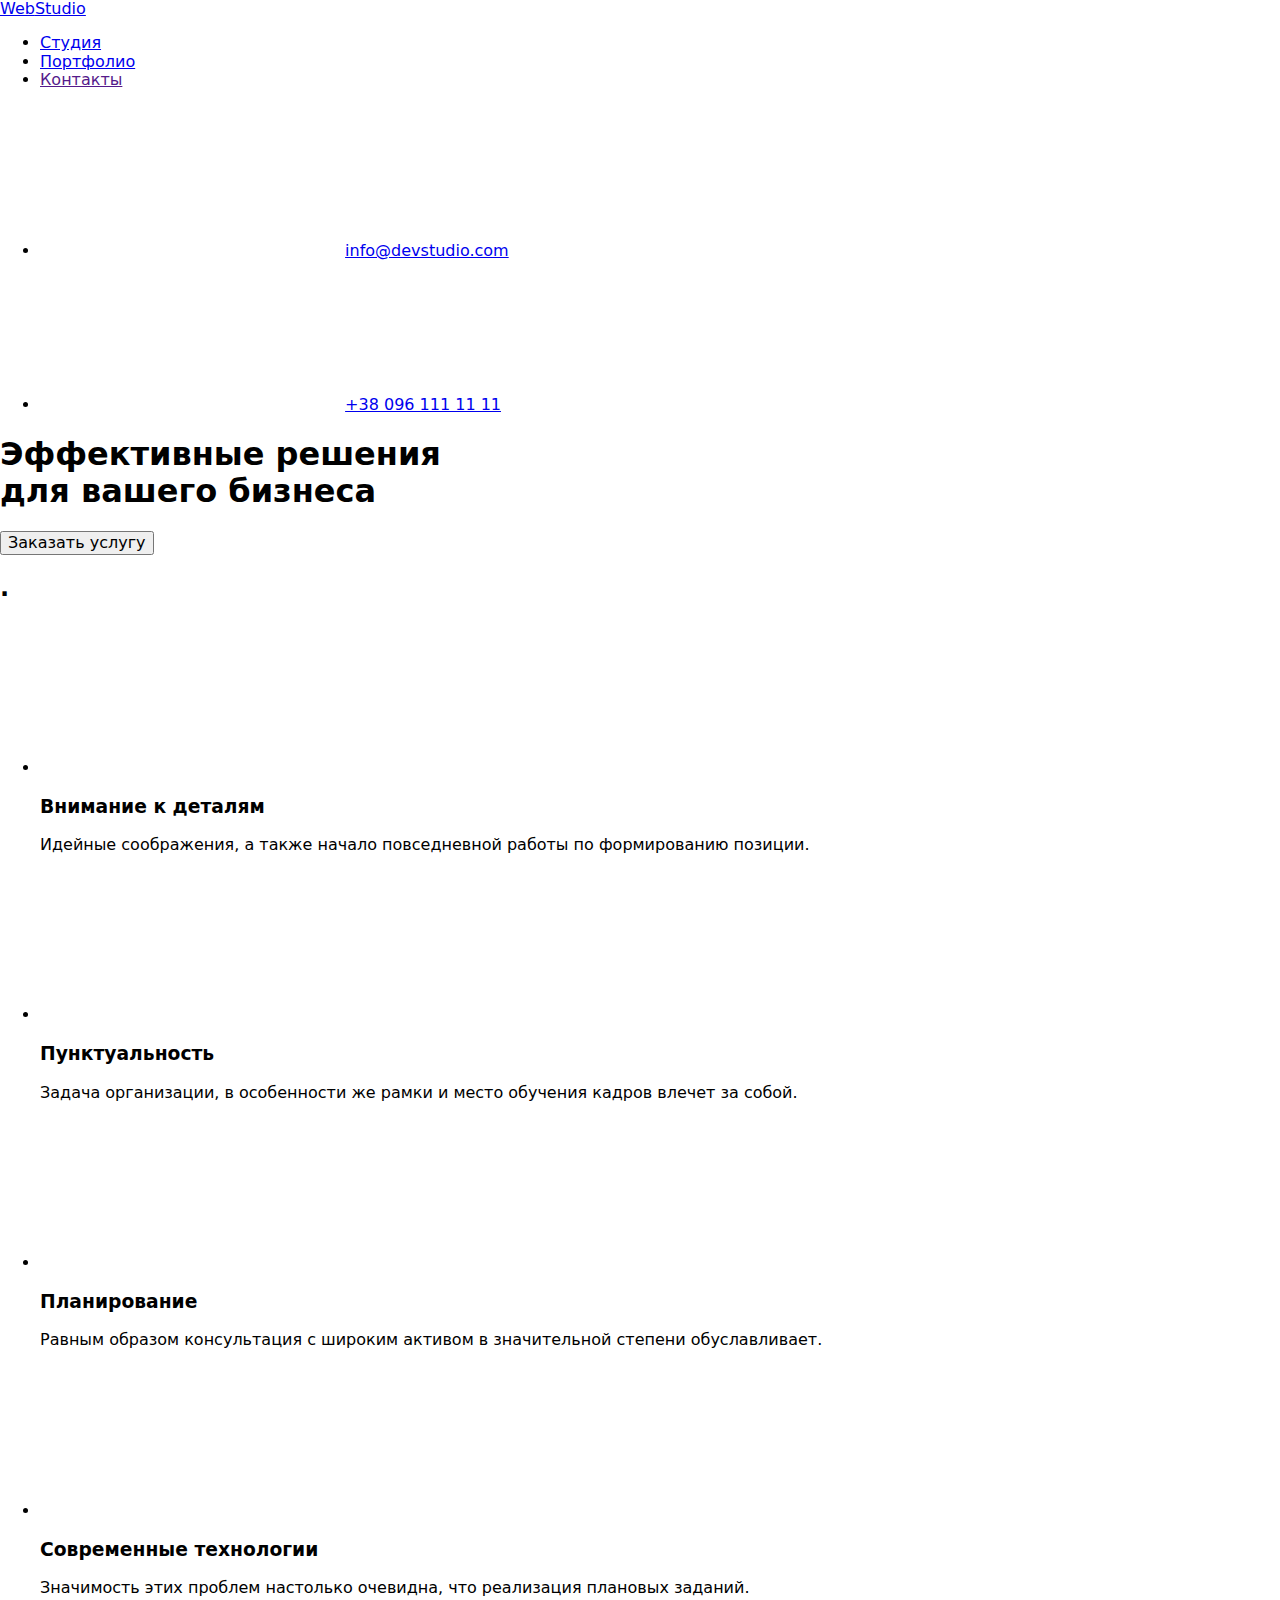
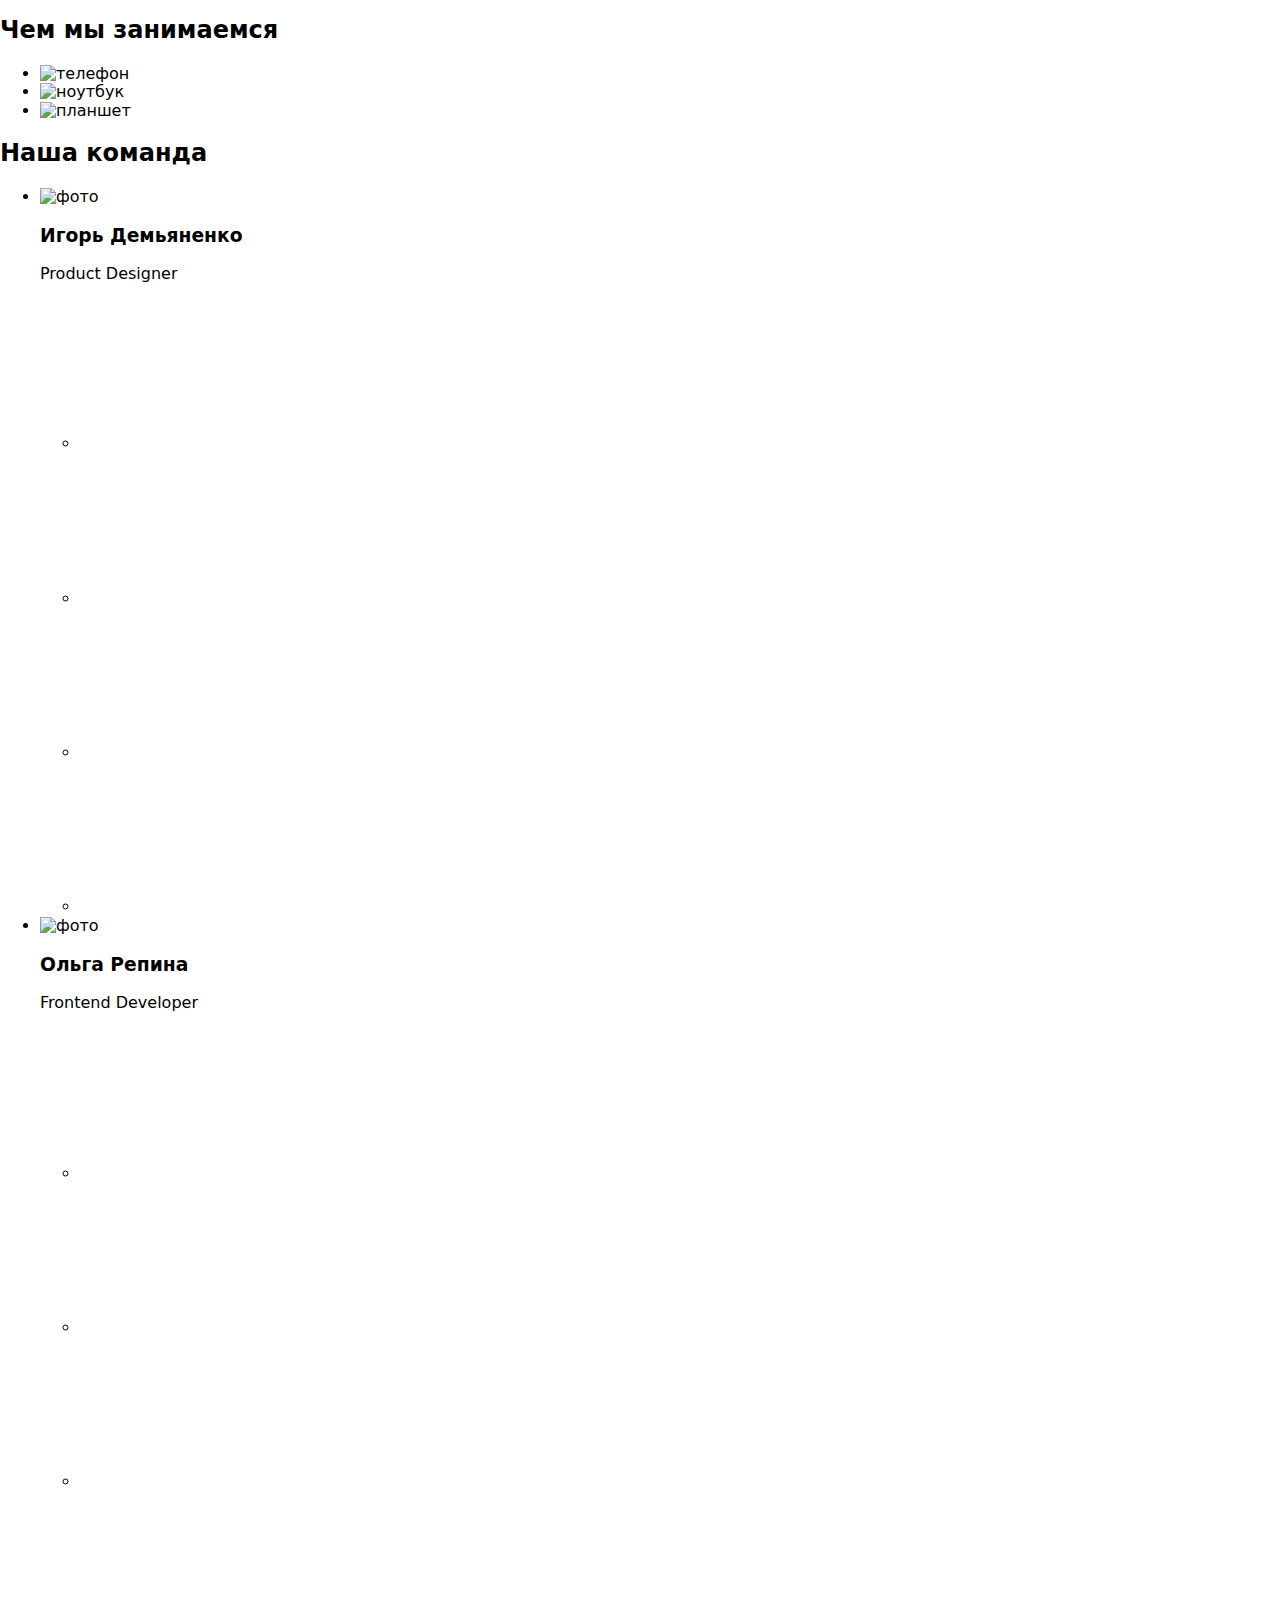
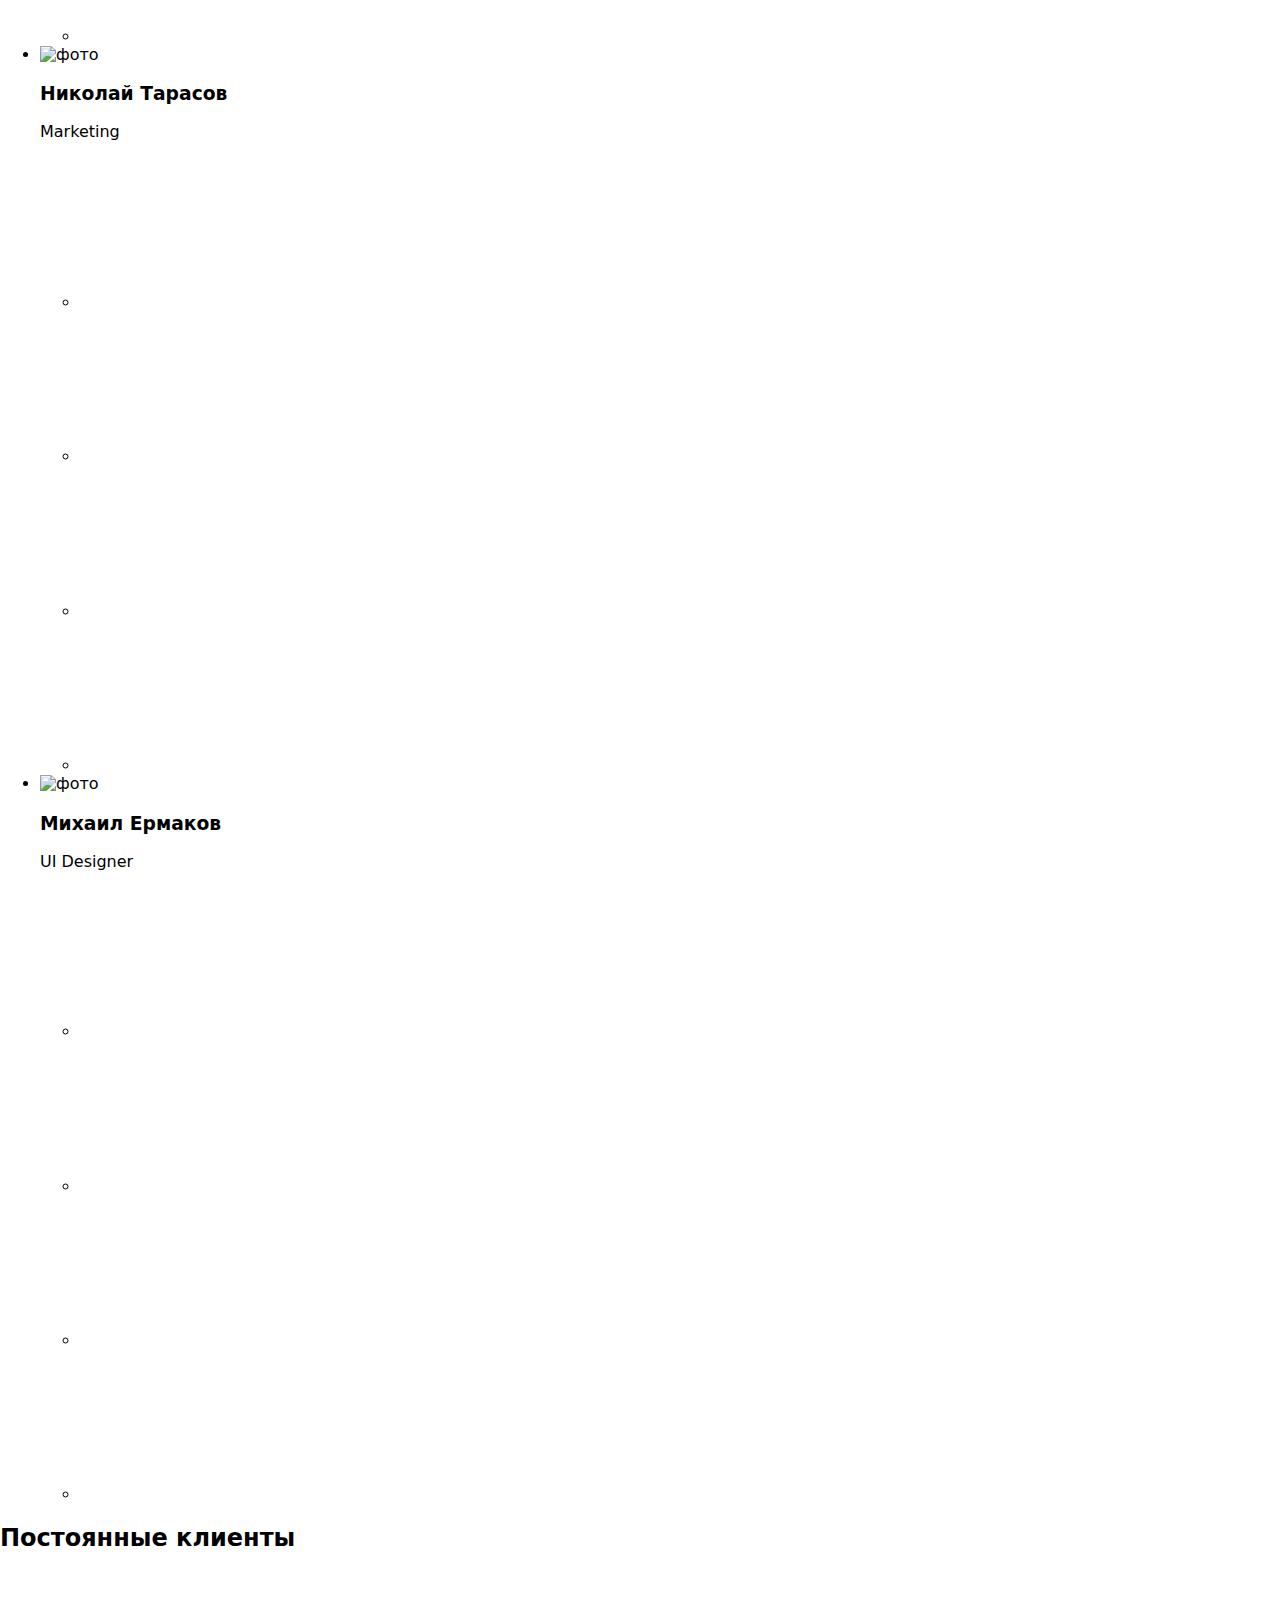
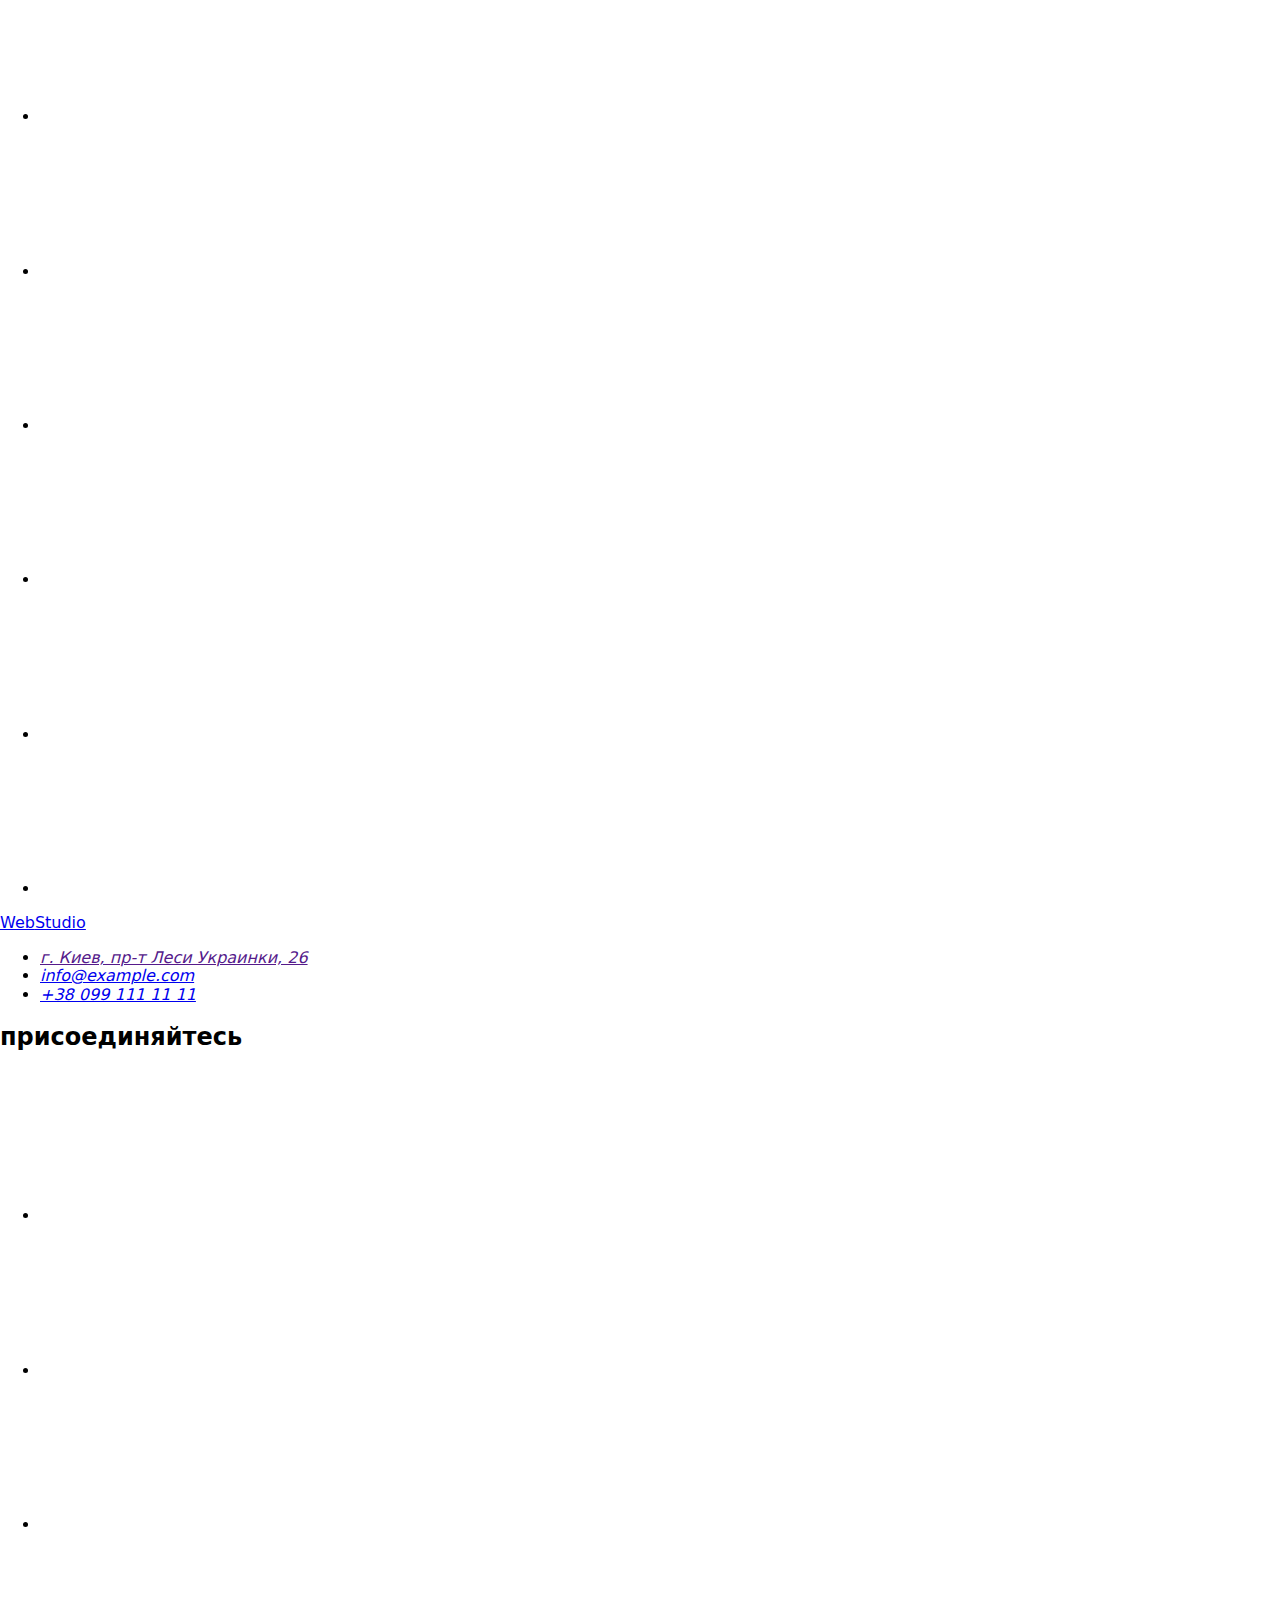
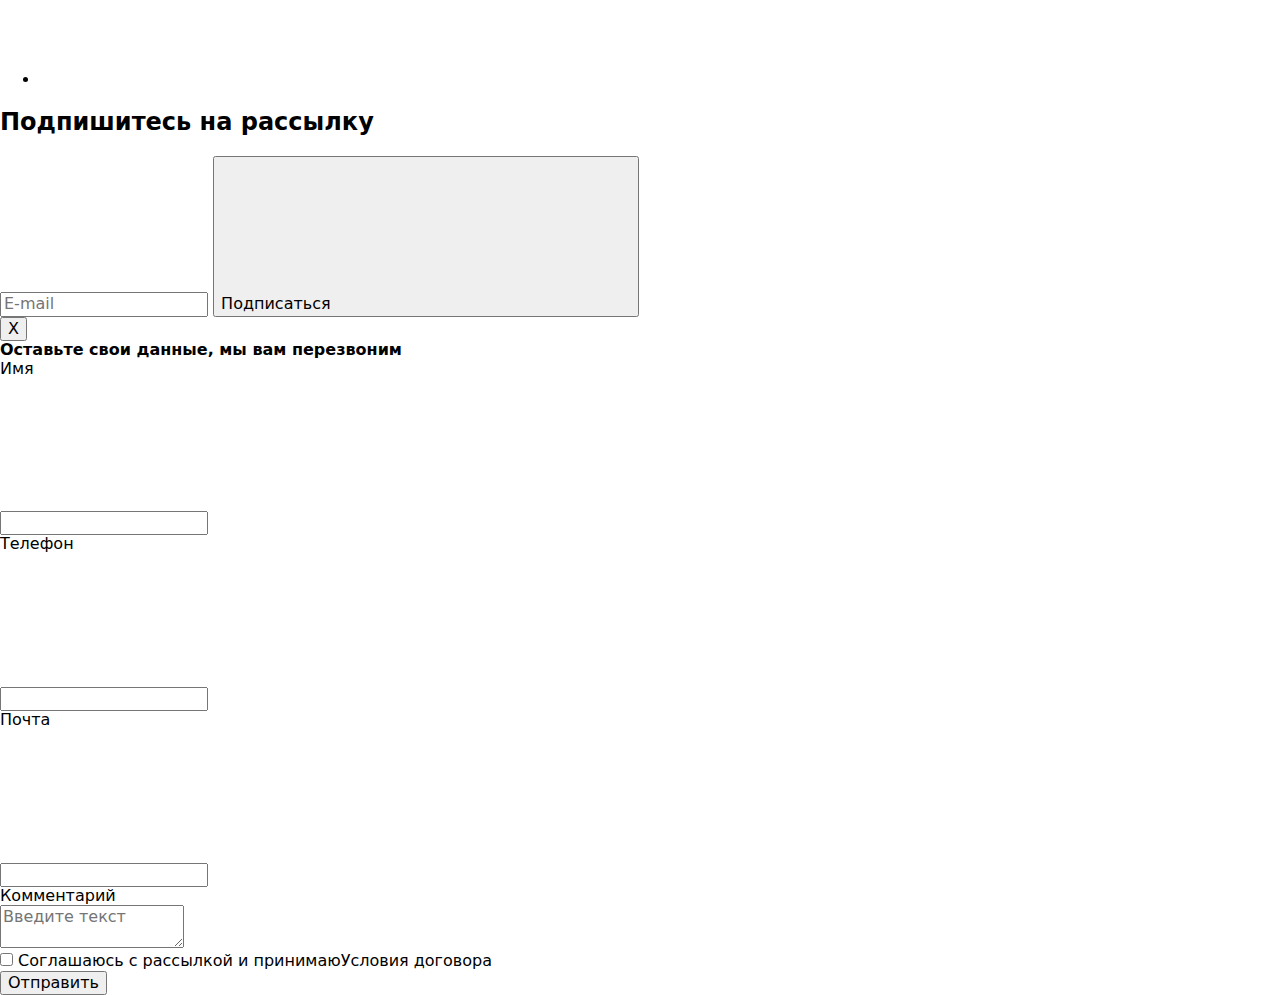
==== index.html @ a4544d1d "Add files via upload" ====
<!DOCTYPE html>
<html lang="ru">
<head>
    <meta charset="UTF-8">
    <meta http-equiv="X-UA-Compatible" content="IE=edge">
    <meta name="viewport" content="width=device-width, initial-scale=1.0">
    <title>hw1</title>
    <link
    rel="stylesheet"
    href="https://cdnjs.cloudflare.com/ajax/libs/modern-normalize/1.0.0/modern-normalize.min.css"
    />
    <link rel="stylesheet" href="css/styles.css">
    <link rel="stylesheet" href="css/main.min.css">
    <link href="https://fonts.googleapis.com/css2?family=Raleway:wght@700&family=Roboto:wght@400;500;700;900&display=swap" rel="stylesheet">
</head>
<body>
    <header>
        <div class="conteiner , dopdiv">
        <nav>
            <a href="index.html" class="logo , href"><span class="part1">Web</span>Studio</a>
        <ul class="toplink">
            <li class="topli"><a href="index.html" class=" current ,href">Студия</a></li>
            <li class="topli"><a href="portfolio.html" class="href" >Портфолио</a> </li>
            <li class="topli" ><a href="" class="href">Контакты</a></li>
        </ul>
        </nav>
        <ul class="tellink">
            <li class="telmail1">
                <svg class="svg-mail">
                    <use href="./images/symbol-defs.svg#envelope"></use>
                    </svg>
                <a href="mailto:info@devstudio.com" class="telmail">info@devstudio.com</a></li>
            <li class="telmail1"><svg class="svg-smartphone">
                <use href="./images/symbol-defs.svg#smartphone"></use>
                </svg>
                <a href="tel:+380961111111" class="telmail"> +38 096 111 11 11 </a></li>
        </ul>
        </div>
    </header>
    <main>
        <section class="h1">
        <div class="conteiner">
        <h1>Эффективные решения <br> для вашего бизнеса</h1>
            <button type="button" class="order-services " data-modal-open>Заказать услугу</button>
            </div>
        </section>    
        <section class="div">
            <h2 class="p">.</h2>
            <div class="conteiner">
            <ul class="about-ul">   
            <li>
            <article class="about-us">
                <div class="about-us-div">
                <svg class="about-us-svg">
                    <use href="./images/symbol-defs.svg#antenna"></use>
                </svg>
                </div>
            <h3 class="topick">Внимание к деталям</h3>
                <p>Идейные соображения, а также начало повседневной работы по формированию позиции.</p>
            </article></li>
            <li>
                <div class="about-us-div">
                    <svg class="about-us-svg">
                        <use href="./images/symbol-defs.svg#clock"></use>
                    </svg>
                    </div>
            <article class="about-us">
            <h3 class="topick">Пунктуальность</h3>
                <p>Задача организации, в особенности же рамки и место обучения кадров влечет за собой.</p>
            </article></li>
            <li>
                <div class="about-us-div">
                    <svg class="about-us-svg">
                        <use href="./images/symbol-defs.svg#diagram"></use>
                    </svg>
                    </div>
            <article class="about-us">
            <h3 class="topick">Планирование</h3>
                <p>Равным образом консультация с широким активом в значительной степени обуславливает.</p>
            </article></li>
            <li>
                <div class="about-us-div">
                    <svg class="about-us-svg">
                        <use href="./images/symbol-defs.svg#astronaut"></use>
                    </svg>
                    </div>
            <article class="about-us">
            <h3 class="topick">Современные технологии</h3>
                <p>Значимость этих проблем настолько очевидна, что реализация плановых заданий.</p>
            </article></li>
        </ul>
        </div>
        </section>
        <section class="section">
            <div class="conteiner">
            <h2 class="work">Чем мы занимаемся</h2>
               <ul class="work-img"> 
               <li><img src="images/1.jpg" alt="телефон" width="370" height="294" ></li>
               <li><img src="images/2.jpg" alt="ноутбук" width="370" height="294" ></li>
               <li><img src="images/3.jpg" alt="планшет" width="370" height="294" ></li>
               </ul>
            </div>
        </section>   
            <section class="section , background ">
            <div class="conteiner">
            <h2 class="teamtopick">Наша команда</h2>
            <ul class="ulteam">
               <li class="card"><article class="team" >
                <img src="images/4.jpg" alt="фото" width="270" height="260">
        <div class="teambottom">
            <h3>Игорь Демьяненко</h3>
            <p>Product Designer</p>
            <ul class="social-links-ul">
                <li class="social-links"><a href="" class="social-link"><svg class="social-svg">
                    <use href="./images/symbol-defs.svg#instagram"></use>
                </svg></a></li>
                <li class="social-links"><a href="" class="social-link"><svg class="social-svg">
                    <use href="./images/symbol-defs.svg#twitter"></use>
                </svg> </a></li>
                <li class="social-links"><a href="" class="social-link"><svg class="social-svg">
                    <use href="./images/symbol-defs.svg#facebook"></use>
                </svg></a></li>
                <li class="social-links1"><a href="" class="social-link"><svg class="social-svg">
                    <use href="./images/symbol-defs.svg#linkedin2"></use>
                </svg></a></li>
            </ul>
        </div>
               </article></li>   
               <li  class="card"><article class="team">
                <img src="images/5.jpg" alt="фото" width="270" height="260">
        <div class="teambottom">
            <h3>Ольга Репина</h3>
            <p>Frontend Developer</p>
            <ul class="social-links-ul">
                <li class="social-links"><a href="" class="social-link"><svg class="social-svg">
                    <use href="./images/symbol-defs.svg#instagram"></use>
                </svg></a></li>
                <li class="social-links"><a href="" class="social-link"><svg class="social-svg">
                    <use href="./images/symbol-defs.svg#twitter"></use>
                </svg> </a></li>
                <li class="social-links"><a href="" class="social-link"><svg class="social-svg">
                    <use href="./images/symbol-defs.svg#facebook"></use>
                </svg></a></li>
                <li class="social-links"><a href="" class="social-link"><svg class="social-svg">
                    <use href="./images/symbol-defs.svg#linkedin2"></use>
                </svg></a></li>
            </ul>
        </div>    
               </article></li>
            <li  class="card"><article class="team">
                <img src="images/6.jpg" alt="фото" width="270" height="260">
        <div class="teambottom">
            <h3>Николай Тарасов</h3>
            <p>Marketing</p>
            <ul class="social-links-ul">
                <li class="social-links"><a href="" class="social-link"><svg class="social-svg">
                    <use href="./images/symbol-defs.svg#instagram"></use>
                </svg></a></li>
                <li class="social-links"><a href="" class="social-link"><svg class="social-svg">
                    <use href="./images/symbol-defs.svg#twitter"></use>
                </svg> </a></li>
                <li class="social-links"><a href="" class="social-link"><svg class="social-svg">
                    <use href="./images/symbol-defs.svg#facebook"></use>
                </svg></a></li>
                <li class="social-links"><a href="" class="social-link"><svg class="social-svg">
                    <use href="./images/symbol-defs.svg#linkedin2"></use>
                </svg></a></li>
            </ul>
        </div>
               </article></li>
            <li  class="card"><article class="team">
                <img src="images/7.jpg" alt="фото" width="270" height="260">
        <div class="teambottom">
            <h3>Михаил Ермаков</h3>
            <p>UI Designer</p>
            <ul class="social-links-ul">
                <li class="social-links"><a href="" class="social-link"><svg class="social-svg">
                    <use href="./images/symbol-defs.svg#instagram"></use>
                </svg></a></li>
                <li class="social-links"><a href="" class="social-link"><svg class="social-svg">
                    <use href="./images/symbol-defs.svg#twitter"></use>
                </svg> </a></li>
                <li class="social-links"><a href="" class="social-link"><svg class="social-svg">
                    <use href="./images/symbol-defs.svg#facebook"></use>
                </svg></a></li>
                <li class="social-links"><a href="" class="social-link"><svg class="social-svg">
                    <use href="./images/symbol-defs.svg#linkedin2"></use>
                </svg></a></li>
            </ul>
        </div>
            </article></li>
            </ul>
            </div>   
        </section> 
        <section class="section">
            <div class="conteiner">
            <h2 class="clients">Постоянные клиенты</h2>
            <ul class="all-clients">
                <li class="clientli"> <a href="" class="clientlink"><svg class="client">
                    <use href="./images/symbol-defs.svg#Logo"></use>
                </svg></a></li>
                <li class="clientli"> <a href="" class="clientlink"><svg class="client">
                    <use href="./images/symbol-defs.svg#Logo-1"></use>
                </svg></a></li>
                <li class="clientli"> <a href="" class="clientlink"><svg class="client">
                    <use href="./images/symbol-defs.svg#Logo-2"></use>
                </svg></a></li>
                <li class="clientli"> <a href="" class="clientlink"><svg class="client">
                    <use href="./images/symbol-defs.svg#Logo-3"></use>
                </svg></a></li>
                <li class="clientli"> <a href="" class="clientlink"><svg class="client">
                    <use href="./images/symbol-defs.svg#Logo-4"></use>
                </svg></a></li><li class="clientli"> <a href="" class="clientlink"><svg class="client">
                    <use href="./images/symbol-defs.svg#Logo-5"></use>
                </svg></a></li>
            </ul>
        </div>
        </section>     
    </main>
    <footer>
        <div class="conteiner , flex">
       <div>
        <a href="index.html" class="logo_bottom" ><span class="part1">Web</span>Studio</a>
       <address><ul class="footer-ul">
           <li class="footer-li"><a href="" class="address">г. Киев, пр-т Леси Украинки, 26</a></li>
           <li class="footer-li"><a href="mailto:info@example.com" class="telmail2">info@example.com</a></li>
           <li class="footer-li"><a href="tel:+380991111111" class="telmail2">+38 099 111 11 11</a></li>
       </ul></address>
        </div>
       <div class="dopsection">
        <h2 class="join">присоединяйтесь</h2>
        <ul class="bottomjoin">
            <li class="bottom-links"><a href="" class="bottom-link"><svg class="social-svg">
                <use href="./images/symbol-defs.svg#instagram"></use>
            </svg></a></li>
            <li class="bottom-links"><a href="" class="bottom-link"><svg class="social-svg">
                <use href="./images/symbol-defs.svg#twitter"></use>
            </svg> </a></li>
            <li class="bottom-links"><a href="" class="bottom-link"><svg class="social-svg">
                <use href="./images/symbol-defs.svg#facebook"></use>
            </svg></a></li>
            <li class="bottom-links"><a href="" class="bottom-link"><svg class="social-svg">
                <use href="./images/symbol-defs.svg#linkedin2"></use>
            </svg></a></li>
        </ul>
    </div>
       <form class="dopsection">
        <h2 class="join ,display">Подпишитесь на рассылку</h2>
        <div class="flex">
        <input type="email" name="mail" placeholder="E-mail" class="bottom_input">
        <button type="submit" class="button_join_down button">Подписаться<svg class="icon_send">
            <use href="./images/symbol-defs.svg#icon-send" ></use>
        </svg></button>
        </div>
       </form>
    </div>
    </footer>
    <div class="backdrop , is-hidden" data-modal>
        <div class="modal">
            <button class="close" data-modal-close>Х</button>
            <form class="form">
            <div class="modal_div">
                <strong class="strong_modal">Оставьте свои данные, мы вам перезвоним</strong>
                <div class="form_field">
                    <label for="name" class="form_lable">Имя</label>
                    <div class="relative">
                    <input type="text" name="name" id="name" class="form_input">
                    <svg class="form_name , form_svg">
                        <use href="./images/symbol-defs.svg#Name"></use>
                    </svg>
                    </div>  
                </div>
                <div class="form_field">
                    <label for="tel" class="form_lable">Телефон</label>
                    <div class="relative">
                    <input type="text" name="tel" id="tel" class="form_input">
                    <svg class="form_tel , form_svg">
                        <use href="./images/symbol-defs.svg#Tel"></use>
                    </svg>
                </div>  
                </div>
                <div class="form_field">
                    <label for="mail" class="form_lable">Почта</label>
                    <div class="relative">
                    <input type="email" name="mail" id="mail" class="form_input">
                    <svg class="form_mail , form_svg">
                        <use href="./images/symbol-defs.svg#mail"></use>
                    </svg>
                </div>  
                </div>
                <div class="form_field">
                    <label for="comment" class="form_lable">Комментарий</label>
                    <div class="relative">
                    <textarea name="comment" id="comment" placeholder="Введите текст"  class="form_textarea"></textarea>
                </div>
                </div>
                <div>
                    <label class="label_check">
                    <input type="checkbox" name="privacy-policy" class="checkbox">
                    <span class="icon"></span>
                    Соглашаюсь с рассылкой и принимаю<a class="privacy-policy">Условия договора</a>
                    </label>
                </div>
                <button type="submit" class="send_button ">Отправить</button>
            </div>
            </form>
        </div>
    </div>
<script src="./js/modal.js"></script>
</body>
</html>
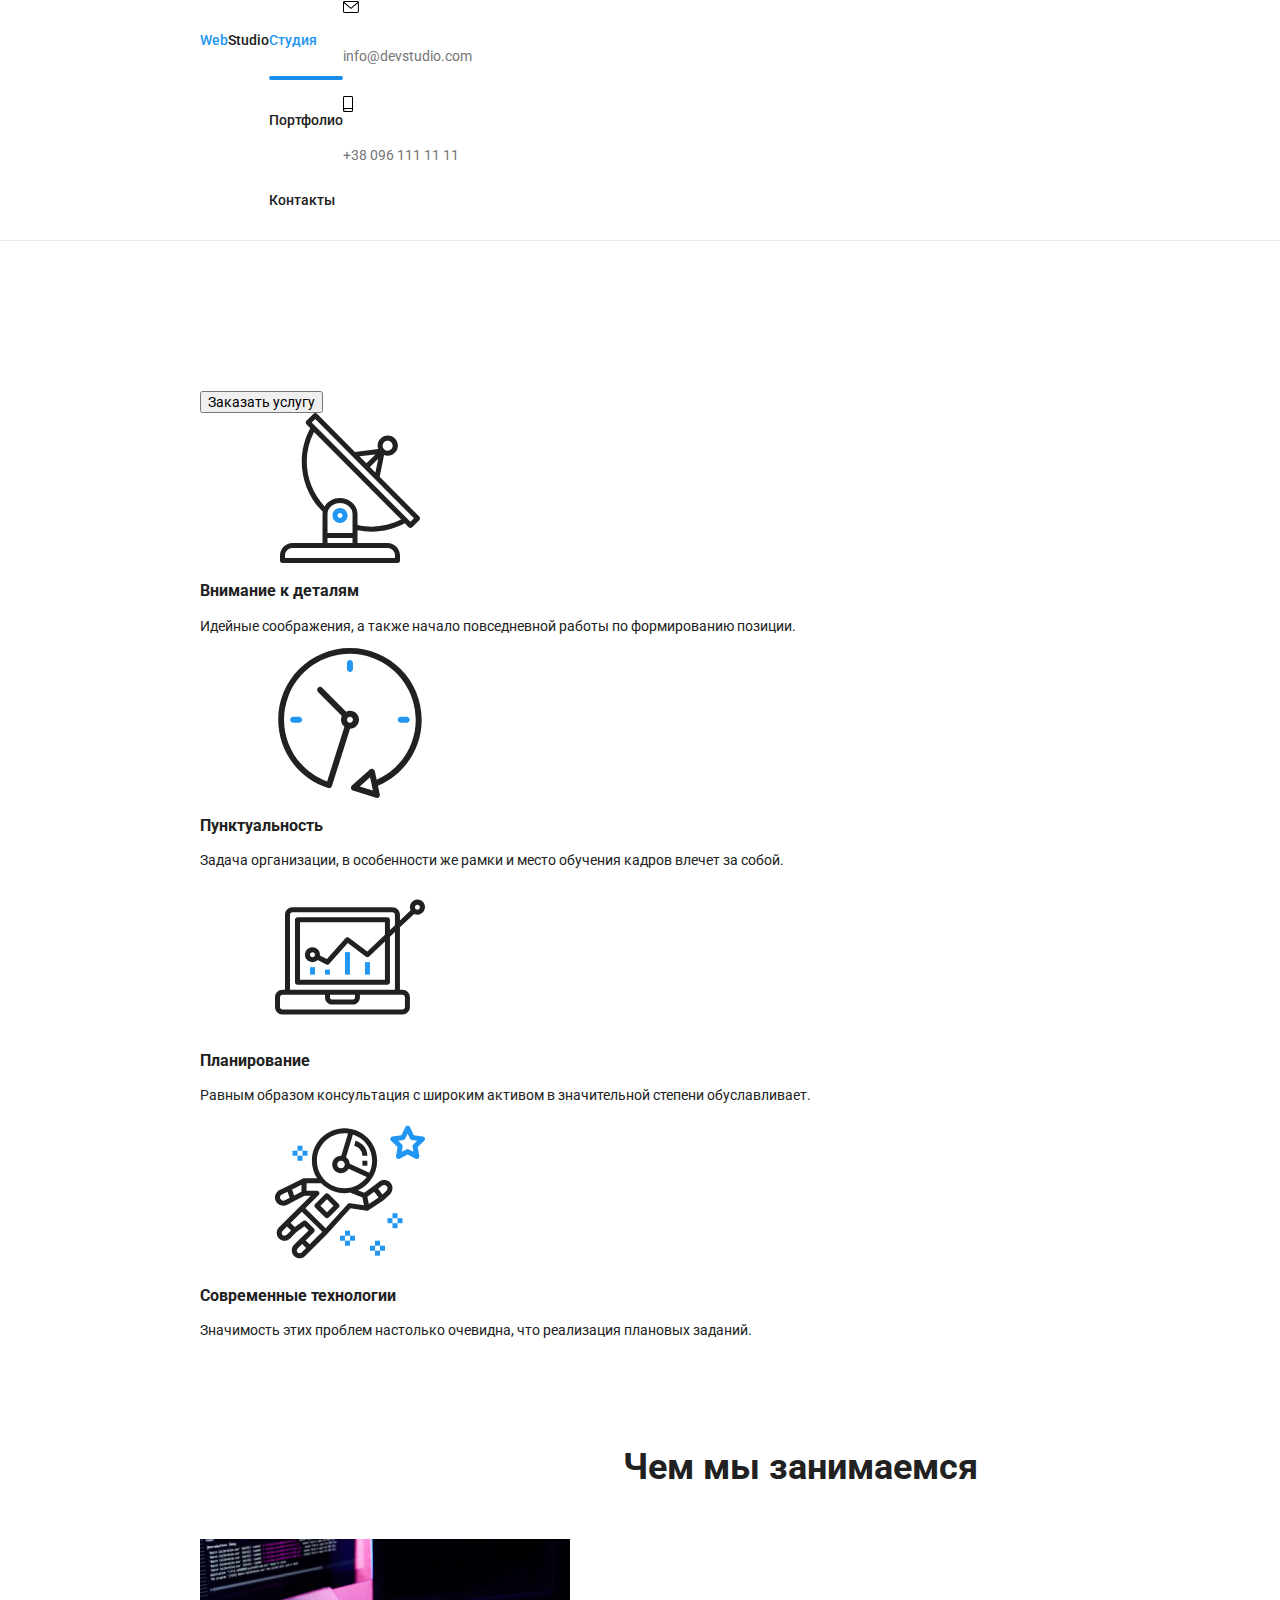
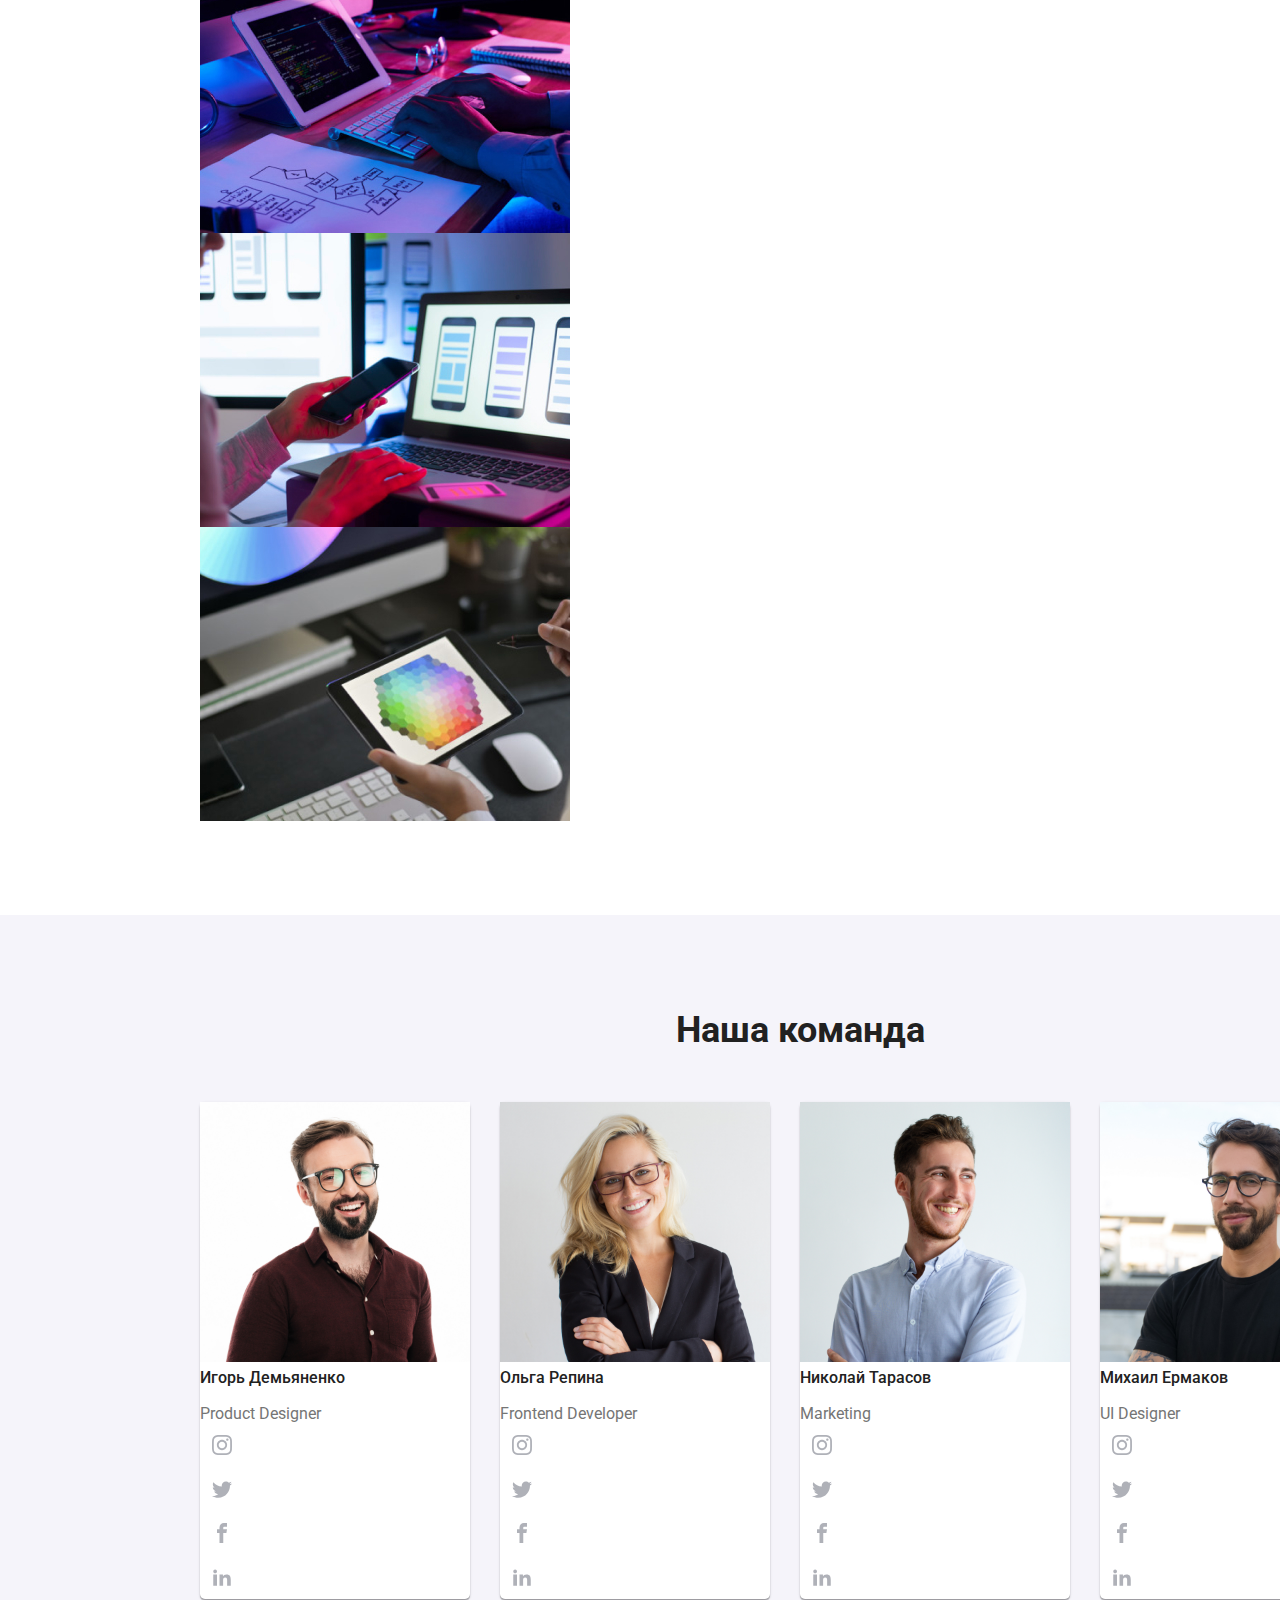
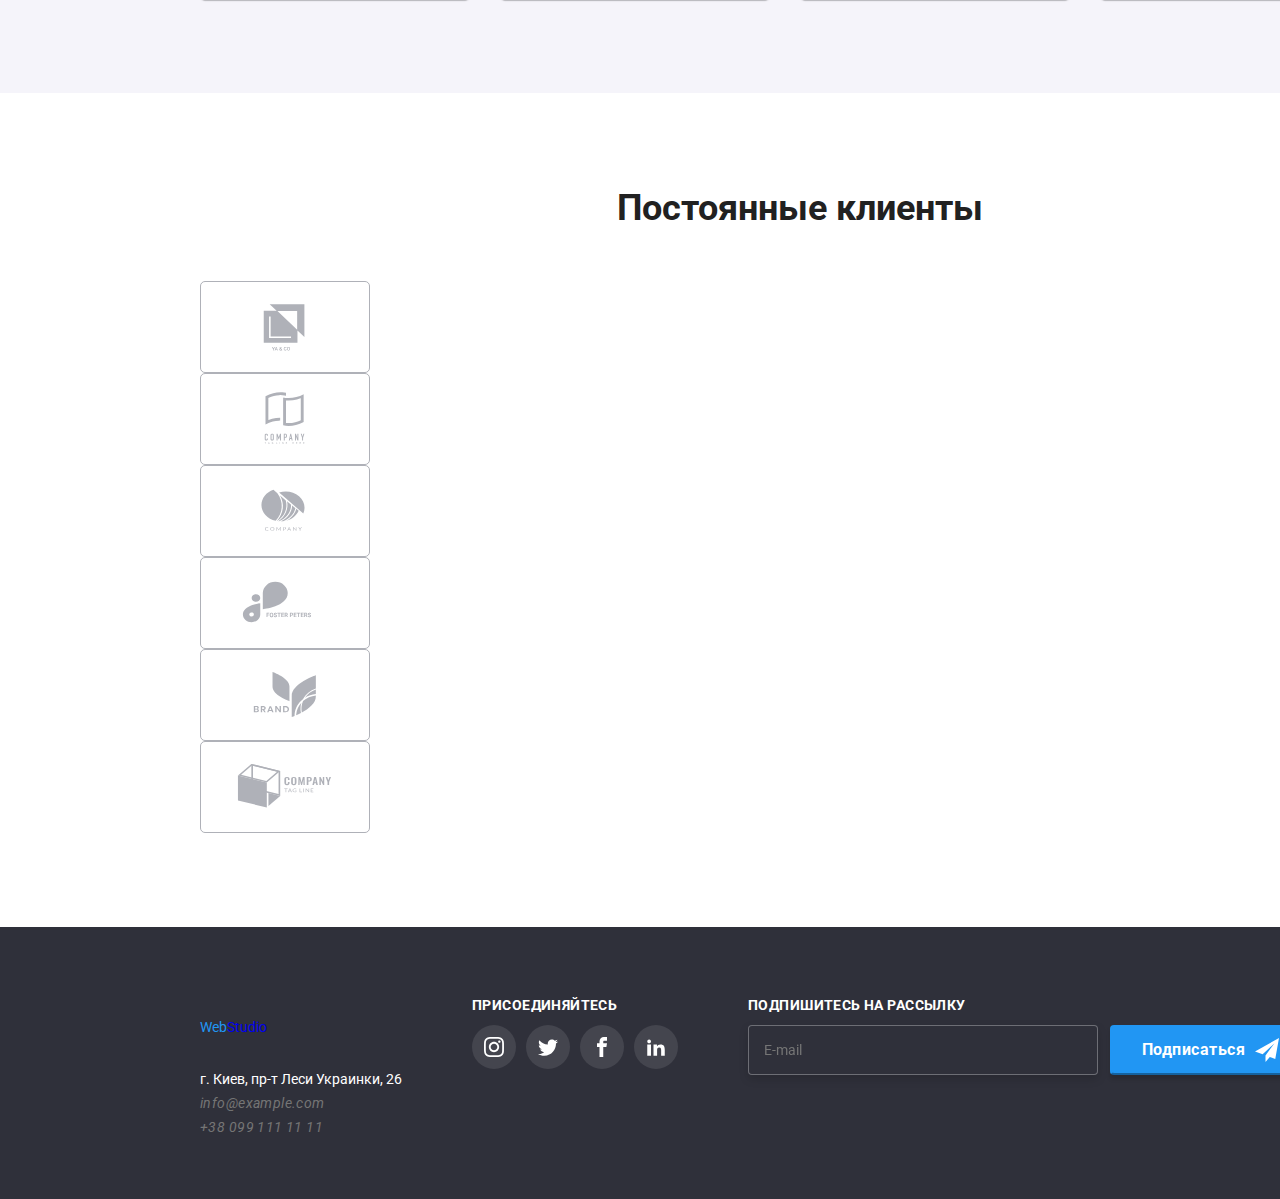
==== commit 1ba91430: "Add files via upload" ====
--- a/index.html
+++ b/index.html
@@ -3,7 +3,7 @@
 <head>
     <meta charset="UTF-8">
     <meta http-equiv="X-UA-Compatible" content="IE=edge">
-    <meta name="viewport" content="width=device-width, initial-scale=1.0">
+    <meta name="viewport" content="width=device-width, initial-scale=1.0" />
     <title>hw1</title>
     <link
     rel="stylesheet"
@@ -15,22 +15,22 @@
 </head>
 <body>
     <header>
-        <div class="conteiner , dopdiv">
+        <div class="conteiner , flex">
         <nav>
-            <a href="index.html" class="logo , href"><span class="part1">Web</span>Studio</a>
-        <ul class="toplink">
-            <li class="topli"><a href="index.html" class=" current ,href">Студия</a></li>
-            <li class="topli"><a href="portfolio.html" class="href" >Портфолио</a> </li>
-            <li class="topli" ><a href="" class="href">Контакты</a></li>
+            <a href="index.html" class=" header_logo , href"><span class="part1">Web</span>Studio</a>
+        <ul class="header_list">
+            <li class="header_link"><a href="index.html" class=" current ,href">Студия</a></li>
+            <li class="header_link"><a href="portfolio.html" class="href" >Портфолио</a> </li>
+            <li class="header_link" ><a href="" class="href">Контакты</a></li>
         </ul>
         </nav>
-        <ul class="tellink">
-            <li class="telmail1">
+        <ul class="contact_list">
+            <li class="contact_item">
                 <svg class="svg-mail">
                     <use href="./images/symbol-defs.svg#envelope"></use>
                     </svg>
                 <a href="mailto:info@devstudio.com" class="telmail">info@devstudio.com</a></li>
-            <li class="telmail1"><svg class="svg-smartphone">
+            <li class="contact_item"><svg class="svg-smartphone">
                 <use href="./images/symbol-defs.svg#smartphone"></use>
                 </svg>
                 <a href="tel:+380961111111" class="telmail"> +38 096 111 11 11 </a></li>
@@ -38,54 +38,54 @@
         </div>
     </header>
     <main>
-        <section class="h1">
+        <section class="order_conteiner">
         <div class="conteiner">
         <h1>Эффективные решения <br> для вашего бизнеса</h1>
-            <button type="button" class="order-services " data-modal-open>Заказать услугу</button>
+            <button type="button" class="order_services_button" data-modal-open>Заказать услугу</button>
             </div>
         </section>    
-        <section class="div">
+        <section class="our_strengths">
             <h2 class="p">.</h2>
             <div class="conteiner">
-            <ul class="about-ul">   
+            <ul class="our_strengths_list">   
             <li>
-            <article class="about-us">
-                <div class="about-us-div">
-                <svg class="about-us-svg">
+                <div class="our_strengths_block">
+                <svg class="our_strengths_svg">
                     <use href="./images/symbol-defs.svg#antenna"></use>
                 </svg>
                 </div>
-            <h3 class="topick">Внимание к деталям</h3>
+            <article class="our_strengths_item">
+            <h3 class="our_strengths_topick">Внимание к деталям</h3>
                 <p>Идейные соображения, а также начало повседневной работы по формированию позиции.</p>
             </article></li>
             <li>
-                <div class="about-us-div">
-                    <svg class="about-us-svg">
+                <div class="our_strengths_block">
+                    <svg class="our_strengths_svg">
                         <use href="./images/symbol-defs.svg#clock"></use>
                     </svg>
                     </div>
-            <article class="about-us">
-            <h3 class="topick">Пунктуальность</h3>
+            <article class="our_strengths_item">
+            <h3 class="our_strengths_topick">Пунктуальность</h3>
                 <p>Задача организации, в особенности же рамки и место обучения кадров влечет за собой.</p>
             </article></li>
             <li>
-                <div class="about-us-div">
-                    <svg class="about-us-svg">
+                <div class="our_strengths_block">
+                    <svg class="our_strengths_svg">
                         <use href="./images/symbol-defs.svg#diagram"></use>
                     </svg>
                     </div>
-            <article class="about-us">
-            <h3 class="topick">Планирование</h3>
+            <article class="our_strengths_item">
+            <h3 class="our_strengths_topick">Планирование</h3>
                 <p>Равным образом консультация с широким активом в значительной степени обуславливает.</p>
             </article></li>
             <li>
-                <div class="about-us-div">
-                    <svg class="about-us-svg">
+                <div class="our_strengths_block">
+                    <svg class="our_strengths_svg">
                         <use href="./images/symbol-defs.svg#astronaut"></use>
                     </svg>
                     </div>
-            <article class="about-us">
-            <h3 class="topick">Современные технологии</h3>
+            <article class="our_strengths_item">
+            <h3 class="our_strengths_topick">Современные технологии</h3>
                 <p>Значимость этих проблем настолько очевидна, что реализация плановых заданий.</p>
             </article></li>
         </ul>
@@ -94,7 +94,7 @@
         <section class="section">
             <div class="conteiner">
             <h2 class="work">Чем мы занимаемся</h2>
-               <ul class="work-img"> 
+               <ul class="work_imges_list"> 
                <li><img src="images/1.jpg" alt="телефон" width="370" height="294" ></li>
                <li><img src="images/2.jpg" alt="ноутбук" width="370" height="294" ></li>
                <li><img src="images/3.jpg" alt="планшет" width="370" height="294" ></li>
@@ -107,10 +107,10 @@
             <ul class="ulteam">
                <li class="card"><article class="team" >
                 <img src="images/4.jpg" alt="фото" width="270" height="260">
-        <div class="teambottom">
+        <div class="our_team">
             <h3>Игорь Демьяненко</h3>
             <p>Product Designer</p>
-            <ul class="social-links-ul">
+            <ul class="social_links_list">
                 <li class="social-links"><a href="" class="social-link"><svg class="social-svg">
                     <use href="./images/symbol-defs.svg#instagram"></use>
                 </svg></a></li>
@@ -128,10 +128,10 @@
                </article></li>   
                <li  class="card"><article class="team">
                 <img src="images/5.jpg" alt="фото" width="270" height="260">
-        <div class="teambottom">
+        <div class="our_team">
             <h3>Ольга Репина</h3>
             <p>Frontend Developer</p>
-            <ul class="social-links-ul">
+            <ul class="social_links_list">
                 <li class="social-links"><a href="" class="social-link"><svg class="social-svg">
                     <use href="./images/symbol-defs.svg#instagram"></use>
                 </svg></a></li>
@@ -149,10 +149,10 @@
                </article></li>
             <li  class="card"><article class="team">
                 <img src="images/6.jpg" alt="фото" width="270" height="260">
-        <div class="teambottom">
+        <div class="our_team">
             <h3>Николай Тарасов</h3>
             <p>Marketing</p>
-            <ul class="social-links-ul">
+            <ul class="social_links_list">
                 <li class="social-links"><a href="" class="social-link"><svg class="social-svg">
                     <use href="./images/symbol-defs.svg#instagram"></use>
                 </svg></a></li>
@@ -170,10 +170,10 @@
                </article></li>
             <li  class="card"><article class="team">
                 <img src="images/7.jpg" alt="фото" width="270" height="260">
-        <div class="teambottom">
+        <div class="our_team">
             <h3>Михаил Ермаков</h3>
             <p>UI Designer</p>
-            <ul class="social-links-ul">
+            <ul class="social_links_list">
                 <li class="social-links"><a href="" class="social-link"><svg class="social-svg">
                     <use href="./images/symbol-defs.svg#instagram"></use>
                 </svg></a></li>
@@ -195,22 +195,22 @@
         <section class="section">
             <div class="conteiner">
             <h2 class="clients">Постоянные клиенты</h2>
-            <ul class="all-clients">
-                <li class="clientli"> <a href="" class="clientlink"><svg class="client">
+            <ul class="our_clients_list">
+                <li class="client_link_card"> <a href="" class="clientlink"><svg class="client">
                     <use href="./images/symbol-defs.svg#Logo"></use>
                 </svg></a></li>
-                <li class="clientli"> <a href="" class="clientlink"><svg class="client">
+                <li class="client_link_card"> <a href="" class="clientlink"><svg class="client">
                     <use href="./images/symbol-defs.svg#Logo-1"></use>
                 </svg></a></li>
-                <li class="clientli"> <a href="" class="clientlink"><svg class="client">
+                <li class="client_link_card"> <a href="" class="clientlink"><svg class="client">
                     <use href="./images/symbol-defs.svg#Logo-2"></use>
                 </svg></a></li>
-                <li class="clientli"> <a href="" class="clientlink"><svg class="client">
+                <li class="client_link_card"> <a href="" class="clientlink"><svg class="client">
                     <use href="./images/symbol-defs.svg#Logo-3"></use>
                 </svg></a></li>
-                <li class="clientli"> <a href="" class="clientlink"><svg class="client">
+                <li class="client_link_card"> <a href="" class="clientlink"><svg class="client">
                     <use href="./images/symbol-defs.svg#Logo-4"></use>
-                </svg></a></li><li class="clientli"> <a href="" class="clientlink"><svg class="client">
+                </svg></a></li><li class="client_link_card"> <a href="" class="clientlink"><svg class="client">
                     <use href="./images/symbol-defs.svg#Logo-5"></use>
                 </svg></a></li>
             </ul>
@@ -220,11 +220,11 @@
     <footer>
         <div class="conteiner , flex">
        <div>
-        <a href="index.html" class="logo_bottom" ><span class="part1">Web</span>Studio</a>
-       <address><ul class="footer-ul">
-           <li class="footer-li"><a href="" class="address">г. Киев, пр-т Леси Украинки, 26</a></li>
-           <li class="footer-li"><a href="mailto:info@example.com" class="telmail2">info@example.com</a></li>
-           <li class="footer-li"><a href="tel:+380991111111" class="telmail2">+38 099 111 11 11</a></li>
+        <a href="index.html" class="logo_footer" ><span class="part1">Web</span>Studio</a>
+       <address><ul class="footer_list">
+           <li class="footer_item"><a href="" class="address">г. Киев, пр-т Леси Украинки, 26</a></li>
+           <li class="footer_item"><a href="mailto:info@example.com" class="telmail2">info@example.com</a></li>
+           <li class="footer_item"><a href="tel:+380991111111" class="telmail2">+38 099 111 11 11</a></li>
        </ul></address>
         </div>
        <div class="dopsection">
--- a/css/styles.css
+++ b/css/styles.css
@@ -0,0 +1,24 @@
+:root {
+    --brand-color: #2196F3;
+    --second-color:#757575;
+    --main-color:#212121;
+    --white-color:#FFFFFF; 
+    --grey-color:#AFB1B8;
+}
+body{
+    font-family:'Roboto','Raleway',sans-serif;
+    position: relative;
+    color: var(--main-color);
+    font-size: 14px;
+} 
+
+
+
+
+
+
+
+
+
+
+
--- a/css/main.min.css
+++ b/css/main.min.css
@@ -0,0 +1 @@
+.button{background:#f5f4fa;cursor:pointer;font-family:inherit;font-size:16px;line-height:1.6;text-align:center;letter-spacing:.03em;border-radius:4px;border-color:var(--white-color);font-weight:500;padding-top:6px;padding-bottom:6px;padding-left:22px;padding-right:22px;transition-property:background-color;transition-duration:250ms;transition-timing-function:cubic-bezier(0.4, 0, 0.2, 1)}.button:hover,.button:focus{background-color:var(--brand-color);color:var(--white-color);border-color:var(--brand-color);box-shadow:0px 3px 1px rgba(0,0,0,.1),0px 1px 2px rgba(0,0,0,.08),0px 2px 2px rgba(0,0,0,.12)}.current-button{background-color:var(--brand-color);color:var(--white-color);border-color:var(--brand-color)}.order-services{font-size:16px;line-height:1.9;display:flex;margin:0px auto;letter-spacing:.06em;background-color:var(--brand-color);color:var(--white-color);border-color:var(--brand-color);border-radius:4px;font-weight:bold;margin-top:10px;padding:10px 32px 10px 32px;transition-property:background-color;transition-duration:250ms;transition-timing-function:cubic-bezier(0.4, 0, 0.2, 1)}.order-services:hover,.order-services:focus{background-color:#188ce8}.send_button{padding:10px 55px 10px 55px;background:#2196f3;box-shadow:0px 4px 4px rgba(0,0,0,.15);border-radius:4px;color:var(--white-color);font-weight:700;font-size:16px;line-height:30px;display:flex;align-items:center;text-align:center;margin:0px auto;border-color:var(--brand-color)}.button_join_down{align-items:center;padding:10px 30px 10px 30px;font-weight:700;font-size:16px;line-height:1.8;display:flex;align-items:center;text-align:center;height:50px;fill:var(--white-color);color:var(--white-color);background-color:var(--brand-color);border-color:var(--brand-color);box-shadow:0px 4px 4px rgba(0,0,0,.15);border-radius:4px}.portfolio-buttons{display:flex;justify-content:center;margin-bottom:50px}.portfolio-buttons li+li{margin-left:8px}.bottom-link{padding:0px;width:44px;height:44px;display:flex;justify-content:center;align-items:center;border-radius:50%;background:rgba(255,255,255,.1019607843);fill:var(--white-color);transition-property:background-color,fill;transition-duration:250ms;transition-timing-function:cubic-bezier(0.4, 0, 0.2, 1)}.bottom-link:hover,.bottom-link:focus{background-color:#2196f3;fill:var(--white-color)}.close{position:absolute;right:8px;top:8px;box-shadow:none;border-radius:50%;height:30px;width:30px;line-height:0px;padding:0px;box-shadow:none;border:1px solid gray;background-color:var(--white-color)}.close:hover{border-radius:50%;box-shadow:none;background-color:var(--white-color);border:1px solid gray;color:var(--brand-color)}a{text-decoration:none;padding:32px 0px;display:block;transition-property:color;transition-duration:250ms;transition-timing-function:cubic-bezier(0.4, 0, 0.2, 1)}a:hover,a:focus{color:var(--brand-color)}.href{color:var(--main-color);font-weight:500}.telmail{color:var(--second-color)}.telmail1{color:var(--second-color);fill:var(--second-color);transition-property:color,fill;transition-duration:250ms;transition-timing-function:cubic-bezier(0.4, 0, 0.2, 1)}.telmail1:focus,.telmail1:hover{fill:var(--brand-color)}.telmail2{color:var(--second-color);font-weight:400;font-size:14px;line-height:24px;letter-spacing:.03em;padding:0px 0px}.address{font-weight:400;font-size:14px;line-height:24px;color:var(--white-color);padding:0px 0px;font-style:normal}.logo{font-family:"Raleway";font-weight:700;font-size:26px;line-height:1.2;margin-right:60px;display:block;padding:23px 0px}.logo_bottom{color:var(--white-color);font-family:"Raleway";font-weight:700;font-size:26px;line-height:1.2;padding:0px 0px}.clientlink{width:170px;height:92px;display:flex;justify-content:center;align-items:center;padding:0px;border:1px solid var(--grey-color);border-radius:5px;fill:var(--grey-color);transition-property:border,fill;transition-duration:250ms;transition-timing-function:cubic-bezier(0.4, 0, 0.2, 1)}.clientlink:hover,.clientlink:focus{fill:var(--brand-color);border:1px solid var(--brand-color)}.tellink{display:flex;margin-left:auto}.tellink .telmail+.telmail{margin-left:50px}.social-link{padding:0px;width:44px;height:44px;display:flex;justify-content:center;align-items:center;border-radius:50%;fill:var(--grey-color);transition-property:background-color,fill;transition-duration:250ms;transition-timing-function:cubic-bezier(0.4, 0, 0.2, 1)}.social-link:hover,.social-link:focus{background-color:#2196f3;fill:var(--white-color)}.current{color:var(--brand-color);font-weight:500;position:relative}.current::after{content:"";display:flex;width:100%;height:4px;border-radius:2px;background-color:#188ce8;position:absolute;left:0;bottom:0}.social-links-ul{padding-top:16px;display:flex;justify-content:center}.social-links{margin-left:0px;margin-right:10px}.social-links1{margin-left:0px;margin-right:0px}.telmail1{display:flex;margin-right:50px;justify-content:center;align-items:center;cursor:pointer}.bottom-links{margin-left:0px}.bottomjoin>.bottom-links+.bottom-links{margin-left:10px}.part1{color:var(--brand-color)}.about-us-svg{height:70px;width:70px}.social-svg{height:20px;width:20px}.form_svg{position:absolute;top:50%;left:0;transform:translateY(-50%);left:14px;fill:var(--main-color);transition-property:fill;transition-duration:250ms;transition-timing-function:cubic-bezier(0.4, 0, 0.2, 1)}.icon_send{height:24px;width:24px;margin-left:10px}.icon{display:inline-block;border:2px solid var(--second-color);width:16px;height:16px;background-image:url("data:image/svg+xml;charset=utf8,%3Csvg width='16' height='15' viewBox='0 0 16 15' fill='none' xmlns='http://www.w3.org/2000/svg'%3E%3Cpath d='M3.95703 7.75166L3.88825 7.68604L3.81923 7.75141L2.93123 8.59258L2.85486 8.66492L2.93097 8.73753L6.42671 12.0724L6.49574 12.1382L6.56476 12.0724L14.069 4.91352L14.1449 4.84116L14.069 4.76881L13.1873 3.92764L13.1183 3.86183L13.0493 3.92761L6.49577 10.1735L3.95703 7.75166Z' fill='white' stroke='white' stroke-width='0.2'/%3E%3C/svg%3E");border-radius:4px;background-origin:border-box;background-size:contain;margin-right:7px}.svg-smartphone{height:16px;width:10px;margin-right:10px}.svg-mail{height:12px;width:16px;margin-right:10px}.form_tel{width:13px;height:13px}.form_mail{width:15px;height:12px}.form_name{width:12px;height:12px}.backdrop.is-hidden{visibility:hidden;opacity:0;pointer-events:none}.backdrop{width:100%;height:100%;top:0;right:0;background-color:rgba(0,0,0,.5);opacity:1;visibility:visible;position:fixed;transition:opacity 250ms}.strong_modal{font-family:"Roboto";font-style:normal;font-weight:700;font-size:20px;line-height:1.2;text-align:center}.modal_div{margin:0}.modal{position:absolute;background-color:#fff;top:50%;left:50%;transform:translate(-50%, -50%);min-height:580px;min-width:520px;padding:40px;border-radius:4px;box-shadow:0px 1px 3px rgba(0,0,0,.12),0px 1px 1px rgba(0,0,0,.14),0px 2px 1px rgba(0,0,0,.2)}.work-img{display:flex;padding-left:0px;margin-top:0px}.work-img li+li{margin-left:30px}img{display:block;max-width:100%;height:auto}.image{position:relative}.relative{position:relative}.display{display:flex}.p{display:none}nav{display:flex}.toplink{display:flex}.all-clients{display:flex}.flex{display:flex}.bottomjoin{display:flex}.dopdiv{display:flex}.conteiner{width:1200px;margin-right:200px;margin-left:200px}ul{list-style:none;margin:0px 0px 0px 0px;padding:0px 0px 0px 0px}.div{display:flex;padding-top:94px}.dopsection{padding-left:70px}.section{padding-top:94px;padding-bottom:94px;padding-left:0px}.div>.conteiner>.about-ul>li+li{margin-left:30px}.div>div .about-ul{display:flex}.ulteam{display:flex;width:1170px;padding-left:0px}.footer-ul{padding:0px;margin-top:20px}.topli{margin-left:50px}.footer-ul .footer-li+.footer-li{margin-top:10px}header{border-bottom:1px solid #ececec;margin:0 0 0 0;padding:0 0 0 0}.h1{background-image:url(../images/17.jpg);padding:190px 0px}footer{background:#2f303a;padding-bottom:60px;padding-top:60px;padding-right:0px}.teamtopick{text-align:center;padding-bottom:50px;padding-top:0px;margin-top:0px;margin-bottom:0px}.portfolio>div{padding-top:20px;padding-bottom:20px;padding-left:24px;padding-right:24px}textarea{resize:none}.form_field>.form_lable{display:flex}.form_input{width:100%;border-radius:4px;padding-left:40px;height:40px;border:rgba(33,33,33,.2) solid 1px;background-color:var(--white-color);transition-property:border;transition-duration:250ms;transition-timing-function:cubic-bezier(0.4, 0, 0.2, 1)}.form_input:focus{border:var(--brand-color) solid 1px;outline:rgba(0,0,0,0)}.form_input:focus+.form_svg{fill:var(--brand-color)}.form_textarea{width:100%;height:120px;border:rgba(33,33,33,.2) solid 1px;background-color:var(--white-color);padding:12px 16px 12px 16px;border-radius:4px;font-weight:400;transition-property:border;transition-duration:250ms;transition-timing-function:cubic-bezier(0.4, 0, 0.2, 1)}.form_textarea:-moz-placeholder-shown{font-size:12px;line-height:1.2;letter-spacing:.01em;color:rgba(117,117,117,.5)}.form_textarea:-ms-input-placeholder{font-size:12px;line-height:1.2;letter-spacing:.01em;color:rgba(117,117,117,.5)}.form_textarea:placeholder-shown{font-size:12px;line-height:1.2;letter-spacing:.01em;color:rgba(117,117,117,.5)}.form_textarea:focus{border:var(--brand-color) solid 1px;outline:rgba(0,0,0,0);color:var(--main-color)}.privacy-policy{display:inline;text-decoration:underline;color:var(--brand-color);padding:0px;padding-left:3px}.form_lable{font-weight:400;font-size:12px;line-height:1.2;color:var(--second-color);padding-top:10px;padding-bottom:4px}.checkbox{position:absolute;appearance:none;-webkit-appearance:none;-moz-appearance:none}.bottom_input{height:50px;min-width:350px;padding:15px;background-color:#2f303a;border-radius:4px;outline:rgba(0,0,0,0);border:1px solid rgba(255,255,255,.3);filter:drop-shadow(0px 4px 4px rgba(0, 0, 0, 0.15));border-radius:4px;color:rgba(255,255,255,.6);margin-right:12px}.checkbox:checked+.icon{background-color:var(--brand-color);border:2px solid var(--brand-color)}.label_check{display:flex;align-items:center;padding:20px 10px 30px 10px;font-style:normal;font-weight:400;font-size:14px;line-height:1.6;color:var(--second-color)}.over{position:absolute;width:100%;height:100%;background-color:rgba(33,150,243,.8980392157);font-family:"Roboto";font-style:normal;font-weight:400;font-size:18px;line-height:1.5;top:0;opacity:0;margin:0;align-items:center;display:flex;overflow:hidden;transform:translateY(100%);transition:transform 250ms cubic-bezier(0.4, 0, 0.2, 1)}.over>p{padding-left:24px;padding-right:24px;color:var(--white-color);margin:0}.portfolio>.zero{padding:0px}.zero{position:relative;overflow:hidden}.portfolio:hover>.zero>.over{opacity:1;transform:translateY(0%)}.ulteam .card+.card{margin-left:30px}.work{text-align:center;margin:0;margin-bottom:50px}.portfolio-list{display:flex;flex-wrap:wrap;padding-left:0px;margin-left:-30px;margin-bottom:-30px}.portfolio-list>li{border-bottom:20px;margin-left:30px;margin-bottom:30px;border:1px solid #eee}.team{background-color:var(--white-color);border-radius:5px;box-shadow:0px 1px 3px rgba(0,0,0,.12),0px 1px 1px rgba(0,0,0,.14),0px 2px 1px rgba(0,0,0,.2)}.background{background-color:#f5f4fa}.teambottom{padding-top:30px;padding-bottom:30px;text-align:center}.about-us-div{height:120px;display:flex;justify-content:center;align-items:center;background-color:#f5f4fa;border-radius:4px;margin-bottom:30px}.clients{text-align:center;padding-bottom:50px;padding-top:0px;margin-top:0px;margin-bottom:0px}.client{height:60px;width:106px}.all-clients>.clientli+.clientli{margin-left:30px}.portfolio>div>.text{color:var(--second-color);font-size:16px;line-height:2;font-weight:400;margin-top:0px;margin-bottom:0px}.portfolio:hover{box-shadow:0px 1px 1px rgba(0,0,0,.12),0px 4px 4px rgba(0,0,0,.06),1px 4px 6px rgba(0,0,0,.16)}.portfolio{transition-property:box-shadow;transition-duration:250ms;transition-timing-function:cubic-bezier(0.4, 0, 0.2, 1)}.portfolio>div>h2{font-size:18px;line-height:2;margin-top:0px;margin-bottom:4px}h1{font-weight:900;font-size:44px;line-height:60px;text-align:center;letter-spacing:.06em;text-transform:uppercase;color:var(--white-color);margin-top:0px}.about-us>h3{font-size:14px;line-height:1.1}.about-us>p{color:var(--second-color);font-size:14px;line-height:1.7;margin-top:0px;margin-bottom:0px}h2{font-size:36px;line-height:1.2}.team>div>h3{font-weight:500;font-size:16px;line-height:2;margin-top:0px;margin-bottom:10px}.team>div>p{color:var(--second-color);font-size:16px;line-height:1.2;font-weight:400;margin-top:0px;margin-bottom:0px}.topick{text-transform:uppercase;margin:0px 0px 10px 0px}.join{font-family:"Roboto";font-style:normal;font-weight:700;font-size:14px;line-height:1.1;letter-spacing:.03em;text-transform:uppercase;color:#fff}/*# sourceMappingURL=main.min.css.map */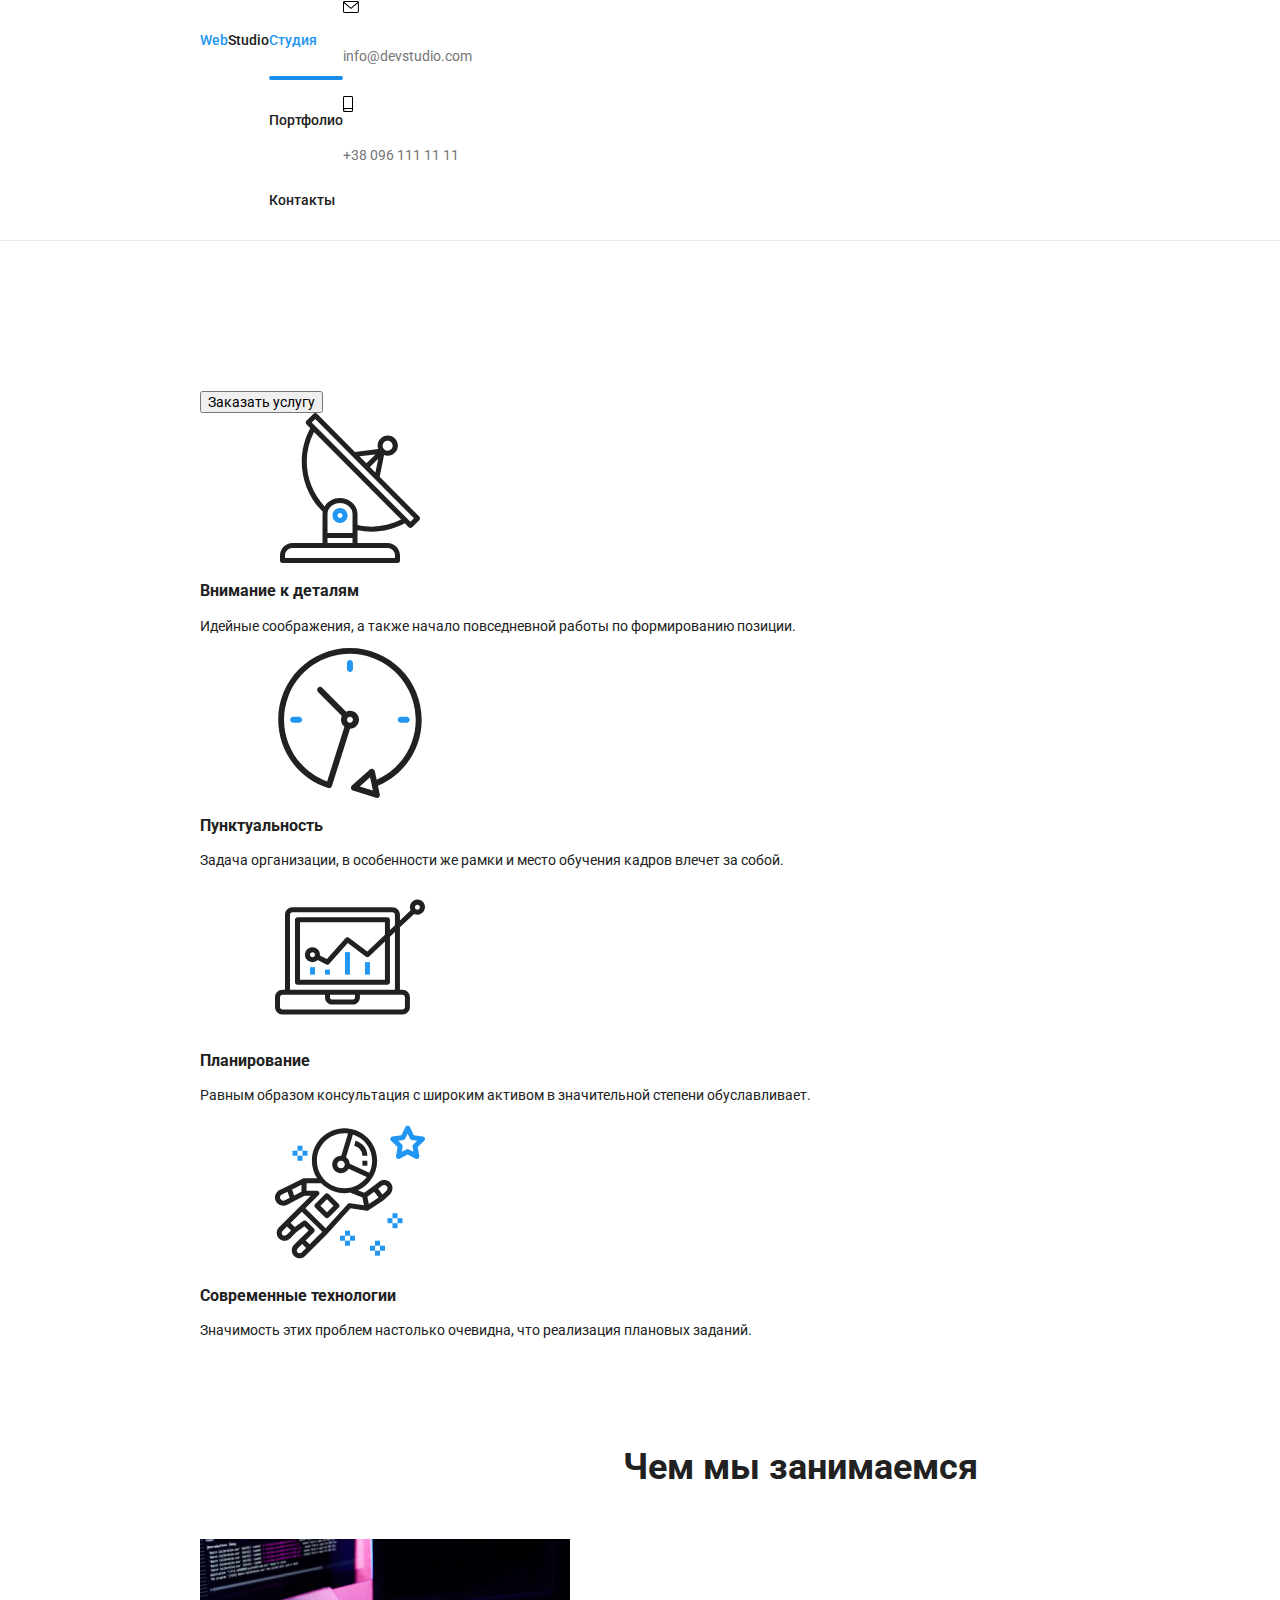
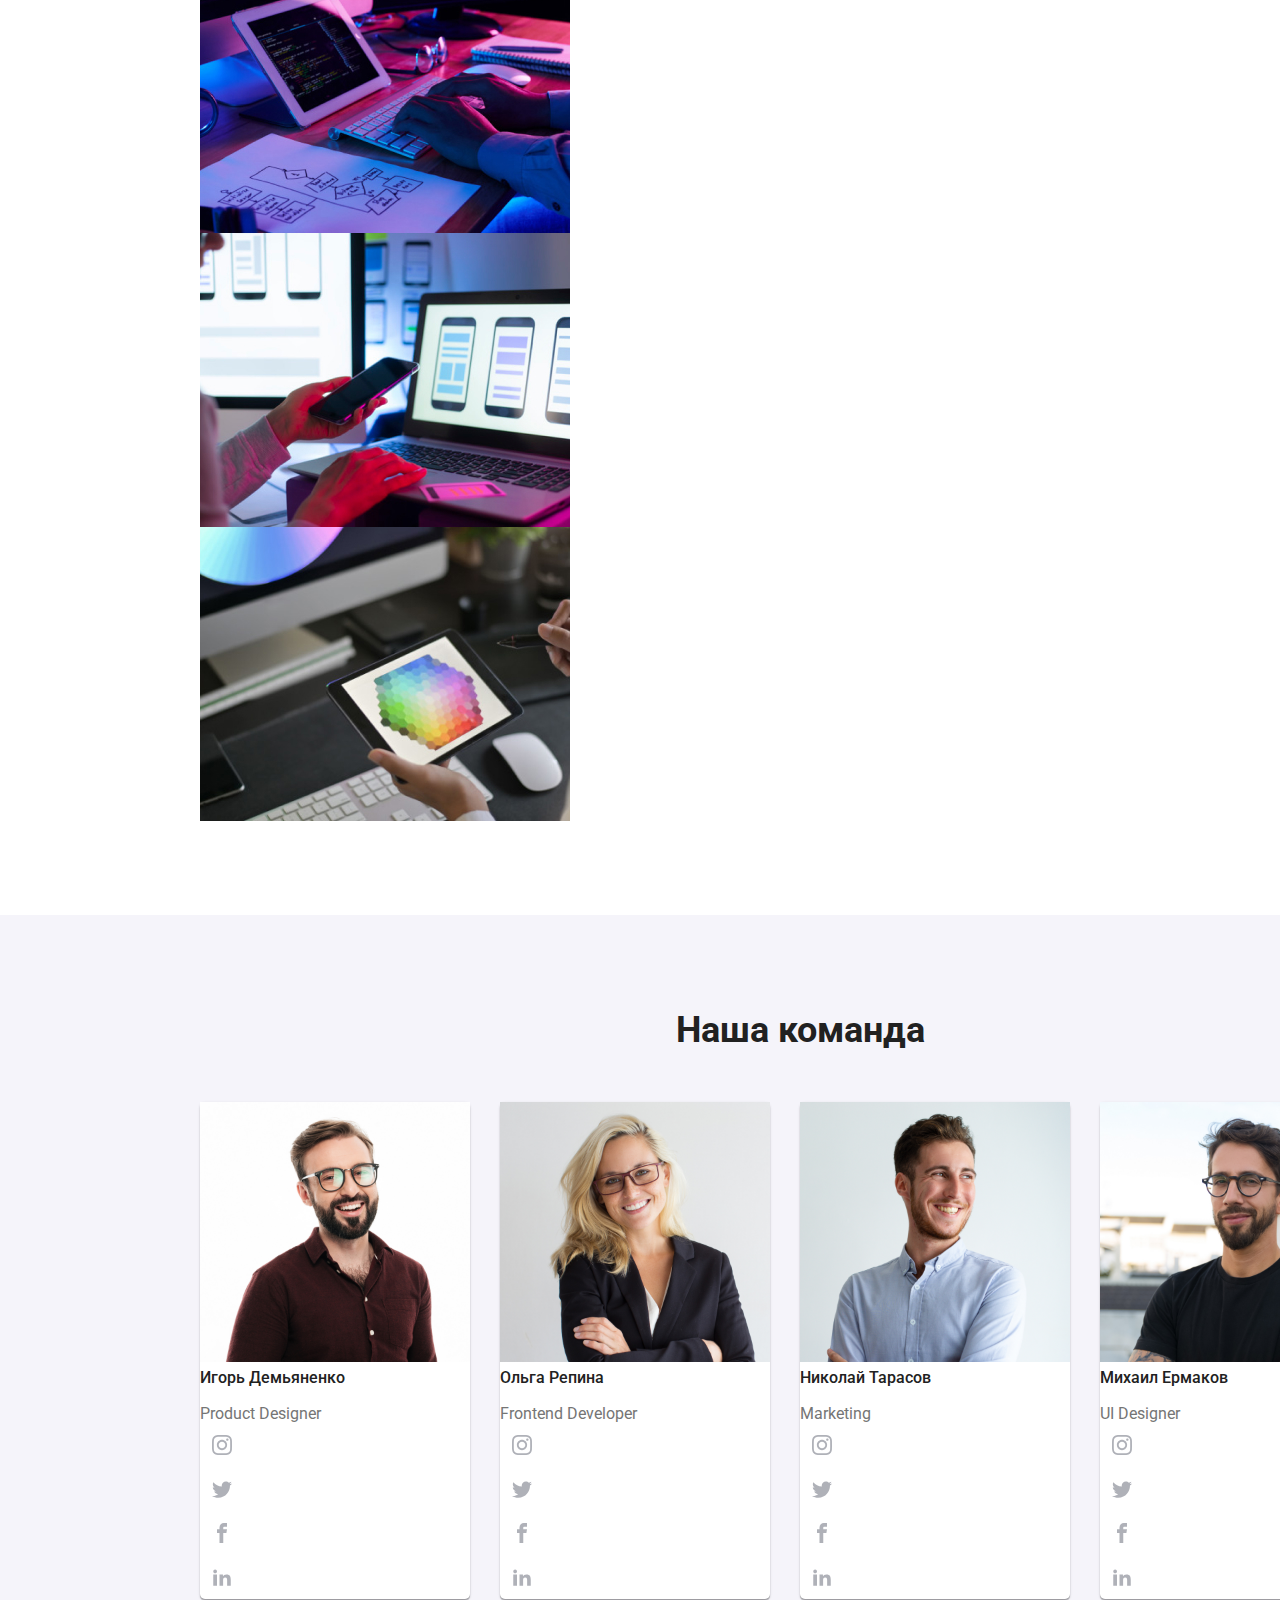
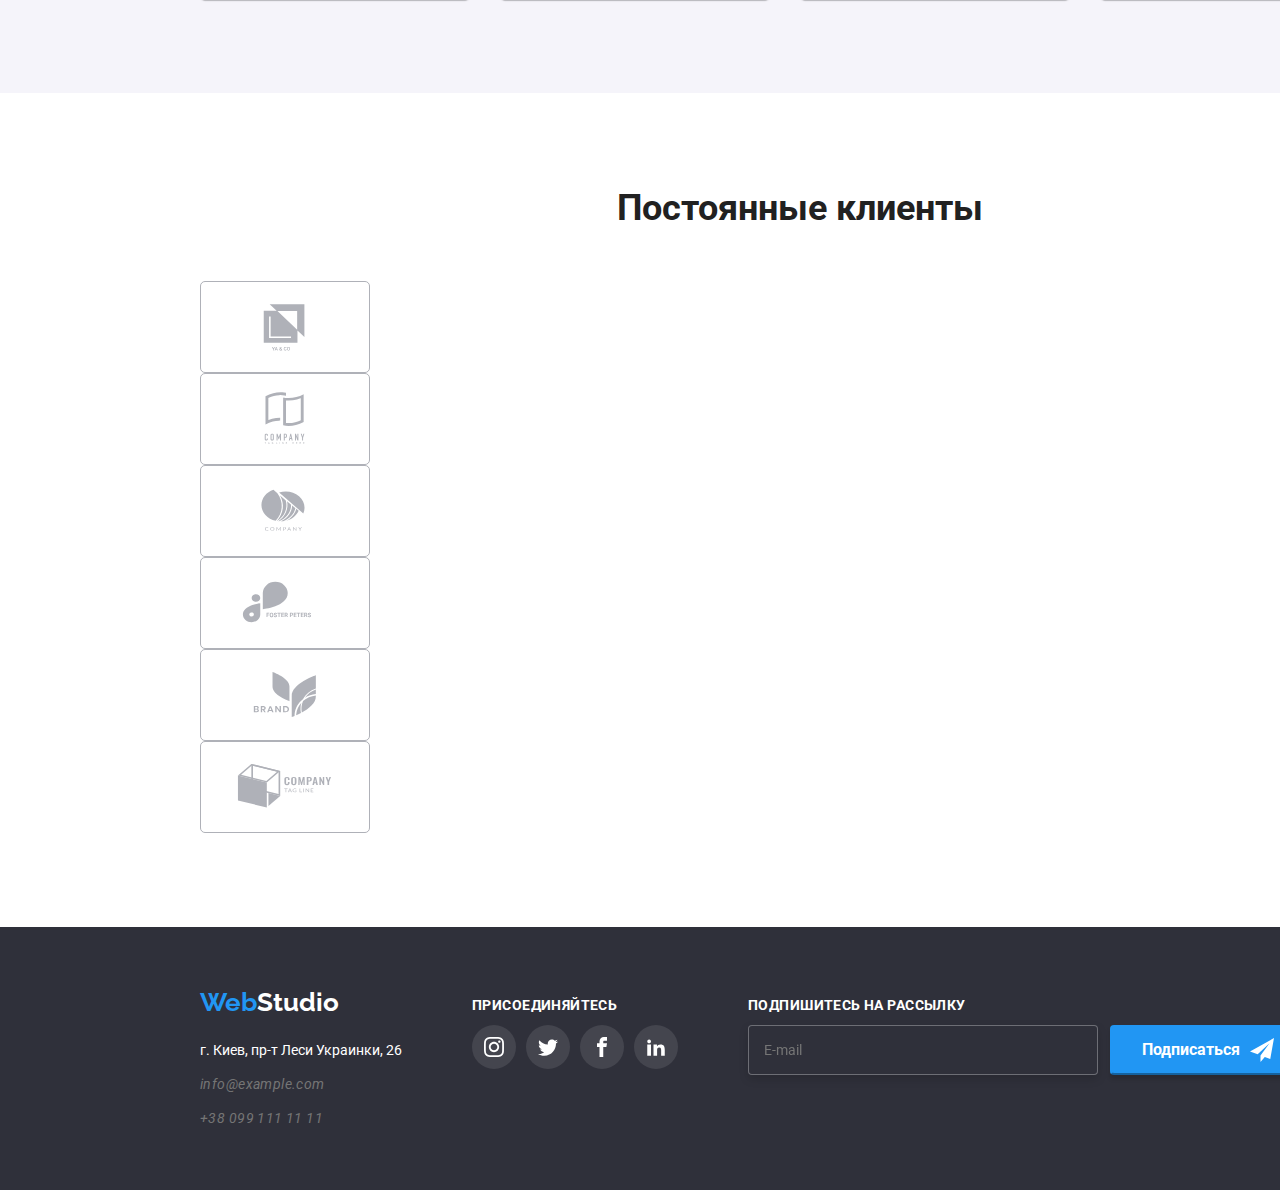
==== commit 189e98e3: "Add files via upload" ====
--- a/index.html
+++ b/index.html
@@ -17,20 +17,20 @@
     <header>
         <div class="conteiner , flex">
         <nav>
-            <a href="index.html" class=" header_logo , href"><span class="part1">Web</span>Studio</a>
-        <ul class="header_list">
-            <li class="header_link"><a href="index.html" class=" current ,href">Студия</a></li>
-            <li class="header_link"><a href="portfolio.html" class="href" >Портфолио</a> </li>
-            <li class="header_link" ><a href="" class="href">Контакты</a></li>
+            <a href="index.html" class="logo href"><span class="part1">Web</span>Studio</a>
+        <ul class="navigation">
+            <li class="navlink"><a href="index.html" class=" current ,href">Студия</a></li>
+            <li class="navlink"><a href="portfolio.html" class="href" >Портфолио</a> </li>
+            <li class="navlink" ><a href="" class="href">Контакты</a></li>
         </ul>
         </nav>
-        <ul class="contact_list">
-            <li class="contact_item">
+        <ul class="contacts">
+            <li class="contact">
                 <svg class="svg-mail">
                     <use href="./images/symbol-defs.svg#envelope"></use>
                     </svg>
                 <a href="mailto:info@devstudio.com" class="telmail">info@devstudio.com</a></li>
-            <li class="contact_item"><svg class="svg-smartphone">
+            <li class="contact"><svg class="svg-smartphone">
                 <use href="./images/symbol-defs.svg#smartphone"></use>
                 </svg>
                 <a href="tel:+380961111111" class="telmail"> +38 096 111 11 11 </a></li>
@@ -38,54 +38,54 @@
         </div>
     </header>
     <main>
-        <section class="order_conteiner">
+        <section class="orderconteiner">
         <div class="conteiner">
         <h1>Эффективные решения <br> для вашего бизнеса</h1>
-            <button type="button" class="order_services_button" data-modal-open>Заказать услугу</button>
+            <button type="button" class="orderservices" data-modal-open>Заказать услугу</button>
             </div>
         </section>    
-        <section class="our_strengths">
+        <section class="ourstrengths">
             <h2 class="p">.</h2>
             <div class="conteiner">
-            <ul class="our_strengths_list">   
+            <ul class="strengthslist">   
             <li>
-                <div class="our_strengths_block">
-                <svg class="our_strengths_svg">
+                <div class="ourstrengthsblock">
+                <svg class="ourstrengthssvg">
                     <use href="./images/symbol-defs.svg#antenna"></use>
                 </svg>
                 </div>
-            <article class="our_strengths_item">
-            <h3 class="our_strengths_topick">Внимание к деталям</h3>
+            <article class="ourstrengthsarticle">
+            <h3 class="ourstrengthstopick">Внимание к деталям</h3>
                 <p>Идейные соображения, а также начало повседневной работы по формированию позиции.</p>
             </article></li>
             <li>
-                <div class="our_strengths_block">
-                    <svg class="our_strengths_svg">
+                <div class="ourstrengthsblock">
+                    <svg class="ourstrengthssvg">
                         <use href="./images/symbol-defs.svg#clock"></use>
                     </svg>
                     </div>
-            <article class="our_strengths_item">
-            <h3 class="our_strengths_topick">Пунктуальность</h3>
+            <article class="ourstrengthsarticle">
+            <h3 class="ourstrengthstopick">Пунктуальность</h3>
                 <p>Задача организации, в особенности же рамки и место обучения кадров влечет за собой.</p>
             </article></li>
             <li>
-                <div class="our_strengths_block">
-                    <svg class="our_strengths_svg">
+                <div class="ourstrengthsblock">
+                    <svg class="ourstrengthssvg">
                         <use href="./images/symbol-defs.svg#diagram"></use>
                     </svg>
                     </div>
-            <article class="our_strengths_item">
-            <h3 class="our_strengths_topick">Планирование</h3>
+            <article class="ourstrengthsarticle">
+            <h3 class="ourstrengthstopick">Планирование</h3>
                 <p>Равным образом консультация с широким активом в значительной степени обуславливает.</p>
             </article></li>
             <li>
-                <div class="our_strengths_block">
-                    <svg class="our_strengths_svg">
+                <div class="ourstrengthsblock">
+                    <svg class="ourstrengthssvg">
                         <use href="./images/symbol-defs.svg#astronaut"></use>
                     </svg>
                     </div>
-            <article class="our_strengths_item">
-            <h3 class="our_strengths_topick">Современные технологии</h3>
+            <article class="ourstrengthsarticle">
+            <h3 class="ourstrengthstopick">Современные технологии</h3>
                 <p>Значимость этих проблем настолько очевидна, что реализация плановых заданий.</p>
             </article></li>
         </ul>
@@ -94,7 +94,7 @@
         <section class="section">
             <div class="conteiner">
             <h2 class="work">Чем мы занимаемся</h2>
-               <ul class="work_imges_list"> 
+               <ul class="workimgeslist"> 
                <li><img src="images/1.jpg" alt="телефон" width="370" height="294" ></li>
                <li><img src="images/2.jpg" alt="ноутбук" width="370" height="294" ></li>
                <li><img src="images/3.jpg" alt="планшет" width="370" height="294" ></li>
@@ -107,10 +107,10 @@
             <ul class="ulteam">
                <li class="card"><article class="team" >
                 <img src="images/4.jpg" alt="фото" width="270" height="260">
-        <div class="our_team">
+        <div class="ourteam">
             <h3>Игорь Демьяненко</h3>
             <p>Product Designer</p>
-            <ul class="social_links_list">
+            <ul class="sociallinkslist">
                 <li class="social-links"><a href="" class="social-link"><svg class="social-svg">
                     <use href="./images/symbol-defs.svg#instagram"></use>
                 </svg></a></li>
@@ -128,10 +128,10 @@
                </article></li>   
                <li  class="card"><article class="team">
                 <img src="images/5.jpg" alt="фото" width="270" height="260">
-        <div class="our_team">
+        <div class="ourteam">
             <h3>Ольга Репина</h3>
             <p>Frontend Developer</p>
-            <ul class="social_links_list">
+            <ul class="sociallinkslist">
                 <li class="social-links"><a href="" class="social-link"><svg class="social-svg">
                     <use href="./images/symbol-defs.svg#instagram"></use>
                 </svg></a></li>
@@ -149,10 +149,10 @@
                </article></li>
             <li  class="card"><article class="team">
                 <img src="images/6.jpg" alt="фото" width="270" height="260">
-        <div class="our_team">
+        <div class="ourteam">
             <h3>Николай Тарасов</h3>
             <p>Marketing</p>
-            <ul class="social_links_list">
+            <ul class="sociallinkslist">
                 <li class="social-links"><a href="" class="social-link"><svg class="social-svg">
                     <use href="./images/symbol-defs.svg#instagram"></use>
                 </svg></a></li>
@@ -170,10 +170,10 @@
                </article></li>
             <li  class="card"><article class="team">
                 <img src="images/7.jpg" alt="фото" width="270" height="260">
-        <div class="our_team">
+        <div class="ourteam">
             <h3>Михаил Ермаков</h3>
             <p>UI Designer</p>
-            <ul class="social_links_list">
+            <ul class="sociallinkslist">
                 <li class="social-links"><a href="" class="social-link"><svg class="social-svg">
                     <use href="./images/symbol-defs.svg#instagram"></use>
                 </svg></a></li>
@@ -195,22 +195,22 @@
         <section class="section">
             <div class="conteiner">
             <h2 class="clients">Постоянные клиенты</h2>
-            <ul class="our_clients_list">
-                <li class="client_link_card"> <a href="" class="clientlink"><svg class="client">
+            <ul class="ourclientslist">
+                <li class="clientlinkcard"> <a href="" class="clientlink"><svg class="client">
                     <use href="./images/symbol-defs.svg#Logo"></use>
                 </svg></a></li>
-                <li class="client_link_card"> <a href="" class="clientlink"><svg class="client">
+                <li class="clientlinkcard"> <a href="" class="clientlink"><svg class="client">
                     <use href="./images/symbol-defs.svg#Logo-1"></use>
                 </svg></a></li>
-                <li class="client_link_card"> <a href="" class="clientlink"><svg class="client">
+                <li class="clientlinkcard"> <a href="" class="clientlink"><svg class="client">
                     <use href="./images/symbol-defs.svg#Logo-2"></use>
                 </svg></a></li>
-                <li class="client_link_card"> <a href="" class="clientlink"><svg class="client">
+                <li class="clientlinkcard"> <a href="" class="clientlink"><svg class="client">
                     <use href="./images/symbol-defs.svg#Logo-3"></use>
                 </svg></a></li>
-                <li class="client_link_card"> <a href="" class="clientlink"><svg class="client">
+                <li class="clientlinkcard"> <a href="" class="clientlink"><svg class="client">
                     <use href="./images/symbol-defs.svg#Logo-4"></use>
-                </svg></a></li><li class="client_link_card"> <a href="" class="clientlink"><svg class="client">
+                </svg></a></li><li class="clientlinkcard"> <a href="" class="clientlink"><svg class="client">
                     <use href="./images/symbol-defs.svg#Logo-5"></use>
                 </svg></a></li>
             </ul>
--- a/css/styles.css
+++ b/css/styles.css
@@ -5,12 +5,6 @@
     --white-color:#FFFFFF; 
     --grey-color:#AFB1B8;
 }
-body{
-    font-family:'Roboto','Raleway',sans-serif;
-    position: relative;
-    color: var(--main-color);
-    font-size: 14px;
-} 
 
 
 
@@ -22,3 +16,4 @@
 
 
 
+
--- a/css/main.min.css
+++ b/css/main.min.css
@@ -1 +1 @@
-.button{background:#f5f4fa;cursor:pointer;font-family:inherit;font-size:16px;line-height:1.6;text-align:center;letter-spacing:.03em;border-radius:4px;border-color:var(--white-color);font-weight:500;padding-top:6px;padding-bottom:6px;padding-left:22px;padding-right:22px;transition-property:background-color;transition-duration:250ms;transition-timing-function:cubic-bezier(0.4, 0, 0.2, 1)}.button:hover,.button:focus{background-color:var(--brand-color);color:var(--white-color);border-color:var(--brand-color);box-shadow:0px 3px 1px rgba(0,0,0,.1),0px 1px 2px rgba(0,0,0,.08),0px 2px 2px rgba(0,0,0,.12)}.current-button{background-color:var(--brand-color);color:var(--white-color);border-color:var(--brand-color)}.order-services{font-size:16px;line-height:1.9;display:flex;margin:0px auto;letter-spacing:.06em;background-color:var(--brand-color);color:var(--white-color);border-color:var(--brand-color);border-radius:4px;font-weight:bold;margin-top:10px;padding:10px 32px 10px 32px;transition-property:background-color;transition-duration:250ms;transition-timing-function:cubic-bezier(0.4, 0, 0.2, 1)}.order-services:hover,.order-services:focus{background-color:#188ce8}.send_button{padding:10px 55px 10px 55px;background:#2196f3;box-shadow:0px 4px 4px rgba(0,0,0,.15);border-radius:4px;color:var(--white-color);font-weight:700;font-size:16px;line-height:30px;display:flex;align-items:center;text-align:center;margin:0px auto;border-color:var(--brand-color)}.button_join_down{align-items:center;padding:10px 30px 10px 30px;font-weight:700;font-size:16px;line-height:1.8;display:flex;align-items:center;text-align:center;height:50px;fill:var(--white-color);color:var(--white-color);background-color:var(--brand-color);border-color:var(--brand-color);box-shadow:0px 4px 4px rgba(0,0,0,.15);border-radius:4px}.portfolio-buttons{display:flex;justify-content:center;margin-bottom:50px}.portfolio-buttons li+li{margin-left:8px}.bottom-link{padding:0px;width:44px;height:44px;display:flex;justify-content:center;align-items:center;border-radius:50%;background:rgba(255,255,255,.1019607843);fill:var(--white-color);transition-property:background-color,fill;transition-duration:250ms;transition-timing-function:cubic-bezier(0.4, 0, 0.2, 1)}.bottom-link:hover,.bottom-link:focus{background-color:#2196f3;fill:var(--white-color)}.close{position:absolute;right:8px;top:8px;box-shadow:none;border-radius:50%;height:30px;width:30px;line-height:0px;padding:0px;box-shadow:none;border:1px solid gray;background-color:var(--white-color)}.close:hover{border-radius:50%;box-shadow:none;background-color:var(--white-color);border:1px solid gray;color:var(--brand-color)}a{text-decoration:none;padding:32px 0px;display:block;transition-property:color;transition-duration:250ms;transition-timing-function:cubic-bezier(0.4, 0, 0.2, 1)}a:hover,a:focus{color:var(--brand-color)}.href{color:var(--main-color);font-weight:500}.telmail{color:var(--second-color)}.telmail1{color:var(--second-color);fill:var(--second-color);transition-property:color,fill;transition-duration:250ms;transition-timing-function:cubic-bezier(0.4, 0, 0.2, 1)}.telmail1:focus,.telmail1:hover{fill:var(--brand-color)}.telmail2{color:var(--second-color);font-weight:400;font-size:14px;line-height:24px;letter-spacing:.03em;padding:0px 0px}.address{font-weight:400;font-size:14px;line-height:24px;color:var(--white-color);padding:0px 0px;font-style:normal}.logo{font-family:"Raleway";font-weight:700;font-size:26px;line-height:1.2;margin-right:60px;display:block;padding:23px 0px}.logo_bottom{color:var(--white-color);font-family:"Raleway";font-weight:700;font-size:26px;line-height:1.2;padding:0px 0px}.clientlink{width:170px;height:92px;display:flex;justify-content:center;align-items:center;padding:0px;border:1px solid var(--grey-color);border-radius:5px;fill:var(--grey-color);transition-property:border,fill;transition-duration:250ms;transition-timing-function:cubic-bezier(0.4, 0, 0.2, 1)}.clientlink:hover,.clientlink:focus{fill:var(--brand-color);border:1px solid var(--brand-color)}.tellink{display:flex;margin-left:auto}.tellink .telmail+.telmail{margin-left:50px}.social-link{padding:0px;width:44px;height:44px;display:flex;justify-content:center;align-items:center;border-radius:50%;fill:var(--grey-color);transition-property:background-color,fill;transition-duration:250ms;transition-timing-function:cubic-bezier(0.4, 0, 0.2, 1)}.social-link:hover,.social-link:focus{background-color:#2196f3;fill:var(--white-color)}.current{color:var(--brand-color);font-weight:500;position:relative}.current::after{content:"";display:flex;width:100%;height:4px;border-radius:2px;background-color:#188ce8;position:absolute;left:0;bottom:0}.social-links-ul{padding-top:16px;display:flex;justify-content:center}.social-links{margin-left:0px;margin-right:10px}.social-links1{margin-left:0px;margin-right:0px}.telmail1{display:flex;margin-right:50px;justify-content:center;align-items:center;cursor:pointer}.bottom-links{margin-left:0px}.bottomjoin>.bottom-links+.bottom-links{margin-left:10px}.part1{color:var(--brand-color)}.about-us-svg{height:70px;width:70px}.social-svg{height:20px;width:20px}.form_svg{position:absolute;top:50%;left:0;transform:translateY(-50%);left:14px;fill:var(--main-color);transition-property:fill;transition-duration:250ms;transition-timing-function:cubic-bezier(0.4, 0, 0.2, 1)}.icon_send{height:24px;width:24px;margin-left:10px}.icon{display:inline-block;border:2px solid var(--second-color);width:16px;height:16px;background-image:url("data:image/svg+xml;charset=utf8,%3Csvg width='16' height='15' viewBox='0 0 16 15' fill='none' xmlns='http://www.w3.org/2000/svg'%3E%3Cpath d='M3.95703 7.75166L3.88825 7.68604L3.81923 7.75141L2.93123 8.59258L2.85486 8.66492L2.93097 8.73753L6.42671 12.0724L6.49574 12.1382L6.56476 12.0724L14.069 4.91352L14.1449 4.84116L14.069 4.76881L13.1873 3.92764L13.1183 3.86183L13.0493 3.92761L6.49577 10.1735L3.95703 7.75166Z' fill='white' stroke='white' stroke-width='0.2'/%3E%3C/svg%3E");border-radius:4px;background-origin:border-box;background-size:contain;margin-right:7px}.svg-smartphone{height:16px;width:10px;margin-right:10px}.svg-mail{height:12px;width:16px;margin-right:10px}.form_tel{width:13px;height:13px}.form_mail{width:15px;height:12px}.form_name{width:12px;height:12px}.backdrop.is-hidden{visibility:hidden;opacity:0;pointer-events:none}.backdrop{width:100%;height:100%;top:0;right:0;background-color:rgba(0,0,0,.5);opacity:1;visibility:visible;position:fixed;transition:opacity 250ms}.strong_modal{font-family:"Roboto";font-style:normal;font-weight:700;font-size:20px;line-height:1.2;text-align:center}.modal_div{margin:0}.modal{position:absolute;background-color:#fff;top:50%;left:50%;transform:translate(-50%, -50%);min-height:580px;min-width:520px;padding:40px;border-radius:4px;box-shadow:0px 1px 3px rgba(0,0,0,.12),0px 1px 1px rgba(0,0,0,.14),0px 2px 1px rgba(0,0,0,.2)}.work-img{display:flex;padding-left:0px;margin-top:0px}.work-img li+li{margin-left:30px}img{display:block;max-width:100%;height:auto}.image{position:relative}.relative{position:relative}.display{display:flex}.p{display:none}nav{display:flex}.toplink{display:flex}.all-clients{display:flex}.flex{display:flex}.bottomjoin{display:flex}.dopdiv{display:flex}.conteiner{width:1200px;margin-right:200px;margin-left:200px}ul{list-style:none;margin:0px 0px 0px 0px;padding:0px 0px 0px 0px}.div{display:flex;padding-top:94px}.dopsection{padding-left:70px}.section{padding-top:94px;padding-bottom:94px;padding-left:0px}.div>.conteiner>.about-ul>li+li{margin-left:30px}.div>div .about-ul{display:flex}.ulteam{display:flex;width:1170px;padding-left:0px}.footer-ul{padding:0px;margin-top:20px}.topli{margin-left:50px}.footer-ul .footer-li+.footer-li{margin-top:10px}header{border-bottom:1px solid #ececec;margin:0 0 0 0;padding:0 0 0 0}.h1{background-image:url(../images/17.jpg);padding:190px 0px}footer{background:#2f303a;padding-bottom:60px;padding-top:60px;padding-right:0px}.teamtopick{text-align:center;padding-bottom:50px;padding-top:0px;margin-top:0px;margin-bottom:0px}.portfolio>div{padding-top:20px;padding-bottom:20px;padding-left:24px;padding-right:24px}textarea{resize:none}.form_field>.form_lable{display:flex}.form_input{width:100%;border-radius:4px;padding-left:40px;height:40px;border:rgba(33,33,33,.2) solid 1px;background-color:var(--white-color);transition-property:border;transition-duration:250ms;transition-timing-function:cubic-bezier(0.4, 0, 0.2, 1)}.form_input:focus{border:var(--brand-color) solid 1px;outline:rgba(0,0,0,0)}.form_input:focus+.form_svg{fill:var(--brand-color)}.form_textarea{width:100%;height:120px;border:rgba(33,33,33,.2) solid 1px;background-color:var(--white-color);padding:12px 16px 12px 16px;border-radius:4px;font-weight:400;transition-property:border;transition-duration:250ms;transition-timing-function:cubic-bezier(0.4, 0, 0.2, 1)}.form_textarea:-moz-placeholder-shown{font-size:12px;line-height:1.2;letter-spacing:.01em;color:rgba(117,117,117,.5)}.form_textarea:-ms-input-placeholder{font-size:12px;line-height:1.2;letter-spacing:.01em;color:rgba(117,117,117,.5)}.form_textarea:placeholder-shown{font-size:12px;line-height:1.2;letter-spacing:.01em;color:rgba(117,117,117,.5)}.form_textarea:focus{border:var(--brand-color) solid 1px;outline:rgba(0,0,0,0);color:var(--main-color)}.privacy-policy{display:inline;text-decoration:underline;color:var(--brand-color);padding:0px;padding-left:3px}.form_lable{font-weight:400;font-size:12px;line-height:1.2;color:var(--second-color);padding-top:10px;padding-bottom:4px}.checkbox{position:absolute;appearance:none;-webkit-appearance:none;-moz-appearance:none}.bottom_input{height:50px;min-width:350px;padding:15px;background-color:#2f303a;border-radius:4px;outline:rgba(0,0,0,0);border:1px solid rgba(255,255,255,.3);filter:drop-shadow(0px 4px 4px rgba(0, 0, 0, 0.15));border-radius:4px;color:rgba(255,255,255,.6);margin-right:12px}.checkbox:checked+.icon{background-color:var(--brand-color);border:2px solid var(--brand-color)}.label_check{display:flex;align-items:center;padding:20px 10px 30px 10px;font-style:normal;font-weight:400;font-size:14px;line-height:1.6;color:var(--second-color)}.over{position:absolute;width:100%;height:100%;background-color:rgba(33,150,243,.8980392157);font-family:"Roboto";font-style:normal;font-weight:400;font-size:18px;line-height:1.5;top:0;opacity:0;margin:0;align-items:center;display:flex;overflow:hidden;transform:translateY(100%);transition:transform 250ms cubic-bezier(0.4, 0, 0.2, 1)}.over>p{padding-left:24px;padding-right:24px;color:var(--white-color);margin:0}.portfolio>.zero{padding:0px}.zero{position:relative;overflow:hidden}.portfolio:hover>.zero>.over{opacity:1;transform:translateY(0%)}.ulteam .card+.card{margin-left:30px}.work{text-align:center;margin:0;margin-bottom:50px}.portfolio-list{display:flex;flex-wrap:wrap;padding-left:0px;margin-left:-30px;margin-bottom:-30px}.portfolio-list>li{border-bottom:20px;margin-left:30px;margin-bottom:30px;border:1px solid #eee}.team{background-color:var(--white-color);border-radius:5px;box-shadow:0px 1px 3px rgba(0,0,0,.12),0px 1px 1px rgba(0,0,0,.14),0px 2px 1px rgba(0,0,0,.2)}.background{background-color:#f5f4fa}.teambottom{padding-top:30px;padding-bottom:30px;text-align:center}.about-us-div{height:120px;display:flex;justify-content:center;align-items:center;background-color:#f5f4fa;border-radius:4px;margin-bottom:30px}.clients{text-align:center;padding-bottom:50px;padding-top:0px;margin-top:0px;margin-bottom:0px}.client{height:60px;width:106px}.all-clients>.clientli+.clientli{margin-left:30px}.portfolio>div>.text{color:var(--second-color);font-size:16px;line-height:2;font-weight:400;margin-top:0px;margin-bottom:0px}.portfolio:hover{box-shadow:0px 1px 1px rgba(0,0,0,.12),0px 4px 4px rgba(0,0,0,.06),1px 4px 6px rgba(0,0,0,.16)}.portfolio{transition-property:box-shadow;transition-duration:250ms;transition-timing-function:cubic-bezier(0.4, 0, 0.2, 1)}.portfolio>div>h2{font-size:18px;line-height:2;margin-top:0px;margin-bottom:4px}h1{font-weight:900;font-size:44px;line-height:60px;text-align:center;letter-spacing:.06em;text-transform:uppercase;color:var(--white-color);margin-top:0px}.about-us>h3{font-size:14px;line-height:1.1}.about-us>p{color:var(--second-color);font-size:14px;line-height:1.7;margin-top:0px;margin-bottom:0px}h2{font-size:36px;line-height:1.2}.team>div>h3{font-weight:500;font-size:16px;line-height:2;margin-top:0px;margin-bottom:10px}.team>div>p{color:var(--second-color);font-size:16px;line-height:1.2;font-weight:400;margin-top:0px;margin-bottom:0px}.topick{text-transform:uppercase;margin:0px 0px 10px 0px}.join{font-family:"Roboto";font-style:normal;font-weight:700;font-size:14px;line-height:1.1;letter-spacing:.03em;text-transform:uppercase;color:#fff}/*# sourceMappingURL=main.min.css.map */+.portfolio_button{background:#f5f4fa;cursor:pointer;font-family:inherit;font-size:16px;line-height:1.6;text-align:center;letter-spacing:.03em;border-radius:4px;border-color:var(--white-color);font-weight:500;padding-top:6px;padding-bottom:6px;padding-left:22px;padding-right:22px;transition-property:background-color;transition-duration:250ms;transition-timing-function:cubic-bezier(0.4, 0, 0.2, 1)}.portfolio_button:hover,.portfolio_button:focus{background-color:var(--brand-color);color:var(--white-color);border-color:var(--brand-color);box-shadow:0px 3px 1px rgba(0,0,0,.1),0px 1px 2px rgba(0,0,0,.08),0px 2px 2px rgba(0,0,0,.12)}.current_button{background-color:var(--brand-color);color:var(--white-color);border-color:var(--brand-color)}.order_services_button{font-size:16px;line-height:1.9;display:flex;margin:0px auto;letter-spacing:.06em;background-color:var(--brand-color);color:var(--white-color);border-color:var(--brand-color);border-radius:4px;font-weight:bold;margin-top:10px;padding:10px 32px 10px 32px;transition-property:background-color;transition-duration:250ms;transition-timing-function:cubic-bezier(0.4, 0, 0.2, 1)}.order_services_button:hover,.order_services_button:focus{background-color:#188ce8}.send_button{padding:10px 55px 10px 55px;background:#2196f3;box-shadow:0px 4px 4px rgba(0,0,0,.15);border-radius:4px;color:var(--white-color);font-weight:700;font-size:16px;line-height:30px;display:flex;align-items:center;text-align:center;margin:0px auto;border-color:var(--brand-color)}.button_join_down{align-items:center;padding:10px 30px 10px 30px;font-weight:700;font-size:16px;line-height:1.8;display:flex;align-items:center;text-align:center;height:50px;fill:var(--white-color);color:var(--white-color);background-color:var(--brand-color);border-color:var(--brand-color);box-shadow:0px 4px 4px rgba(0,0,0,.15);border-radius:4px}.portfolio_buttons_list{display:flex;justify-content:center;margin-bottom:50px}.portfolio_buttons_list li+li{margin-left:8px}.bottom-link{padding:0px;width:44px;height:44px;display:flex;justify-content:center;align-items:center;border-radius:50%;background:rgba(255,255,255,.1019607843);fill:var(--white-color);transition-property:background-color,fill;transition-duration:250ms;transition-timing-function:cubic-bezier(0.4, 0, 0.2, 1)}.bottom-link:hover,.bottom-link:focus{background-color:#2196f3;fill:var(--white-color)}.close{position:absolute;right:8px;top:8px;box-shadow:none;border-radius:50%;height:30px;width:30px;line-height:0px;padding:0px;box-shadow:none;border:1px solid gray;background-color:var(--white-color)}.close:hover{border-radius:50%;box-shadow:none;background-color:var(--white-color);border:1px solid gray;color:var(--brand-color)}a{text-decoration:none;padding:32px 0px;display:block;transition-property:color;transition-duration:250ms;transition-timing-function:cubic-bezier(0.4, 0, 0.2, 1)}a:hover,a:focus{color:var(--brand-color)}.href{color:var(--main-color);font-weight:500}.telmail{color:var(--second-color)}.contact_item{color:var(--second-color);fill:var(--second-color);transition-property:color,fill;transition-duration:250ms;transition-timing-function:cubic-bezier(0.4, 0, 0.2, 1)}.contact_item:focus,.contact_item:hover{fill:var(--brand-color)}.telmail2{color:var(--second-color);font-weight:400;font-size:14px;line-height:24px;letter-spacing:.03em;padding:0px 0px}.address{font-weight:400;font-size:14px;line-height:24px;color:var(--white-color);padding:0px 0px;font-style:normal}.header_logo{font-family:"Raleway";font-weight:700;font-size:26px;line-height:1.2;margin-right:60px;display:block;padding:23px 0px}.logo_footer{color:var(--white-color);font-family:"Raleway";font-weight:700;font-size:26px;line-height:1.2;padding:0px 0px}.clientlink{width:170px;height:92px;display:flex;justify-content:center;align-items:center;padding:0px;border:1px solid var(--grey-color);border-radius:5px;fill:var(--grey-color);transition-property:border,fill;transition-duration:250ms;transition-timing-function:cubic-bezier(0.4, 0, 0.2, 1)}.clientlink:hover,.clientlink:focus{fill:var(--brand-color);border:1px solid var(--brand-color)}.contact_list{display:flex;margin-left:auto}.contact_list .telmail+.telmail{margin-left:50px}.social-link{padding:0px;width:44px;height:44px;display:flex;justify-content:center;align-items:center;border-radius:50%;fill:var(--grey-color);transition-property:background-color,fill;transition-duration:250ms;transition-timing-function:cubic-bezier(0.4, 0, 0.2, 1)}.social-link:hover,.social-link:focus{background-color:#2196f3;fill:var(--white-color)}.current{color:var(--brand-color);font-weight:500;position:relative}.current::after{content:"";display:flex;width:100%;height:4px;border-radius:2px;background-color:#188ce8;position:absolute;left:0;bottom:0}.social_links_list{padding-top:16px;display:flex;justify-content:center}.social-links{margin-left:0px;margin-right:10px}.social-links1{margin-left:0px;margin-right:0px}.contact_item{display:flex;margin-right:50px;justify-content:center;align-items:center;cursor:pointer}.bottom-links{margin-left:0px}.bottomjoin>.bottom-links+.bottom-links{margin-left:10px}.part1{color:var(--brand-color)}.our_strengths_svg{height:70px;width:70px}.social-svg{height:20px;width:20px}.form_svg{position:absolute;top:50%;left:0;transform:translateY(-50%);left:14px;fill:var(--main-color);transition-property:fill;transition-duration:250ms;transition-timing-function:cubic-bezier(0.4, 0, 0.2, 1)}.icon_send{height:24px;width:24px;margin-left:10px}.icon{display:inline-block;border:2px solid var(--second-color);width:16px;height:16px;background-image:url("data:image/svg+xml;charset=utf8,%3Csvg width='16' height='15' viewBox='0 0 16 15' fill='none' xmlns='http://www.w3.org/2000/svg'%3E%3Cpath d='M3.95703 7.75166L3.88825 7.68604L3.81923 7.75141L2.93123 8.59258L2.85486 8.66492L2.93097 8.73753L6.42671 12.0724L6.49574 12.1382L6.56476 12.0724L14.069 4.91352L14.1449 4.84116L14.069 4.76881L13.1873 3.92764L13.1183 3.86183L13.0493 3.92761L6.49577 10.1735L3.95703 7.75166Z' fill='white' stroke='white' stroke-width='0.2'/%3E%3C/svg%3E");border-radius:4px;background-origin:border-box;background-size:contain;margin-right:7px}.svg-smartphone{height:16px;width:10px;margin-right:10px}.svg-mail{height:12px;width:16px;margin-right:10px}.form_tel{width:13px;height:13px}.form_mail{width:15px;height:12px}.form_name{width:12px;height:12px}.backdrop.is-hidden{visibility:hidden;opacity:0;pointer-events:none}.backdrop{width:100%;height:100%;top:0;right:0;background-color:rgba(0,0,0,.5);opacity:1;visibility:visible;position:fixed;transition:opacity 250ms}.strong_modal{font-family:"Roboto";font-style:normal;font-weight:700;font-size:20px;line-height:1.2;text-align:center}.modal_div{margin:0}.modal{position:absolute;background-color:#fff;top:50%;left:50%;transform:translate(-50%, -50%);min-height:580px;min-width:520px;padding:40px;border-radius:4px;box-shadow:0px 1px 3px rgba(0,0,0,.12),0px 1px 1px rgba(0,0,0,.14),0px 2px 1px rgba(0,0,0,.2)}.work_imges_list{display:flex;padding-left:0px;margin-top:0px}.work_imges_list li+li{margin-left:30px}img{display:block;max-width:100%;height:auto}.image{position:relative}.relative{position:relative}.display{display:flex}.p{display:none}nav{display:flex}.header_list{display:flex}.our_clients_list{display:flex}.flex{display:flex}.bottomjoin{display:flex}.conteiner{width:1200px;margin-right:200px;margin-left:200px}ul{list-style:none;margin:0px 0px 0px 0px;padding:0px 0px 0px 0px}.our_strengths{display:flex;padding-top:94px}.dopsection{padding-left:70px}.section{padding-top:94px;padding-bottom:94px;padding-left:0px}.our_strengths>.conteiner>.our_strengths_list>li+li{margin-left:30px}.our_strengths>div .our_strengths_list{display:flex}.ulteam{display:flex;width:1170px;padding-left:0px}.footer_list{padding:0px;margin-top:20px}.header_link{margin-left:50px}.footer_list .footer_item+.footer_item{margin-top:10px}header{border-bottom:1px solid #ececec;margin:0 0 0 0;padding:0 0 0 0}.order_conteiner{background-image:url(../images/17.jpg);padding:190px 0px}footer{background:#2f303a;padding-bottom:60px;padding-top:60px;padding-right:0px}.teamtopick{text-align:center;padding-bottom:50px;padding-top:0px;margin-top:0px;margin-bottom:0px}.portfolio>div{padding-top:20px;padding-bottom:20px;padding-left:24px;padding-right:24px}textarea{resize:none}.form_field>.form_lable{display:flex}.form_input{width:100%;border-radius:4px;padding-left:40px;height:40px;border:rgba(33,33,33,.2) solid 1px;background-color:var(--white-color);transition-property:border;transition-duration:250ms;transition-timing-function:cubic-bezier(0.4, 0, 0.2, 1)}.form_input:focus{border:var(--brand-color) solid 1px;outline:rgba(0,0,0,0)}.form_input:focus+.form_svg{fill:var(--brand-color)}.form_textarea{width:100%;height:120px;border:rgba(33,33,33,.2) solid 1px;background-color:var(--white-color);padding:12px 16px 12px 16px;border-radius:4px;font-weight:400;transition-property:border;transition-duration:250ms;transition-timing-function:cubic-bezier(0.4, 0, 0.2, 1)}.form_textarea:-moz-placeholder-shown{font-size:12px;line-height:1.2;letter-spacing:.01em;color:rgba(117,117,117,.5)}.form_textarea:-ms-input-placeholder{font-size:12px;line-height:1.2;letter-spacing:.01em;color:rgba(117,117,117,.5)}.form_textarea:placeholder-shown{font-size:12px;line-height:1.2;letter-spacing:.01em;color:rgba(117,117,117,.5)}.form_textarea:focus{border:var(--brand-color) solid 1px;outline:rgba(0,0,0,0);color:var(--main-color)}.privacy-policy{display:inline;text-decoration:underline;color:var(--brand-color);padding:0px;padding-left:3px}.form_lable{font-weight:400;font-size:12px;line-height:1.2;color:var(--second-color);padding-top:10px;padding-bottom:4px}.checkbox{position:absolute;appearance:none;-webkit-appearance:none;-moz-appearance:none}.bottom_input{height:50px;min-width:350px;padding:15px;background-color:#2f303a;border-radius:4px;outline:rgba(0,0,0,0);border:1px solid rgba(255,255,255,.3);filter:drop-shadow(0px 4px 4px rgba(0, 0, 0, 0.15));border-radius:4px;color:rgba(255,255,255,.6);margin-right:12px}.checkbox:checked+.icon{background-color:var(--brand-color);border:2px solid var(--brand-color)}.label_check{display:flex;align-items:center;padding:20px 10px 30px 10px;font-style:normal;font-weight:400;font-size:14px;line-height:1.6;color:var(--second-color)}.over{position:absolute;width:100%;height:100%;background-color:rgba(33,150,243,.8980392157);font-family:"Roboto";font-style:normal;font-weight:400;font-size:18px;line-height:1.5;top:0;opacity:0;margin:0;align-items:center;display:flex;overflow:hidden;transform:translateY(100%);transition:transform 250ms cubic-bezier(0.4, 0, 0.2, 1)}.over>p{padding-left:24px;padding-right:24px;color:var(--white-color);margin:0}.portfolio>.zero{padding:0px}.zero{position:relative;overflow:hidden}.portfolio:hover>.zero>.over{opacity:1;transform:translateY(0%)}.ulteam .card+.card{margin-left:30px}.work{text-align:center;margin:0;margin-bottom:50px}.portfolio-list{display:flex;flex-wrap:wrap;padding-left:0px;margin-left:-30px;margin-bottom:-30px}.portfolio-list>li{border-bottom:20px;margin-left:30px;margin-bottom:30px;border:1px solid #eee}.team{background-color:var(--white-color);border-radius:5px;box-shadow:0px 1px 3px rgba(0,0,0,.12),0px 1px 1px rgba(0,0,0,.14),0px 2px 1px rgba(0,0,0,.2)}.background{background-color:#f5f4fa}.our_team{padding-top:30px;padding-bottom:30px;text-align:center}.our_strengths_block{height:120px;display:flex;justify-content:center;align-items:center;background-color:#f5f4fa;border-radius:4px;margin-bottom:30px}.clients{text-align:center;padding-bottom:50px;padding-top:0px;margin-top:0px;margin-bottom:0px}.client{height:60px;width:106px}.our_clients_list>.client_link_card+.client_link_card{margin-left:30px}.portfolio>div>.text{color:var(--second-color);font-size:16px;line-height:2;font-weight:400;margin-top:0px;margin-bottom:0px}.portfolio:hover{box-shadow:0px 1px 1px rgba(0,0,0,.12),0px 4px 4px rgba(0,0,0,.06),1px 4px 6px rgba(0,0,0,.16)}.portfolio{transition-property:box-shadow;transition-duration:250ms;transition-timing-function:cubic-bezier(0.4, 0, 0.2, 1)}.portfolio>div>h2{font-size:18px;line-height:2;margin-top:0px;margin-bottom:4px}h1{font-weight:900;font-size:44px;line-height:60px;text-align:center;letter-spacing:.06em;text-transform:uppercase;color:var(--white-color);margin-top:0px}.our_strengths_item>h3{font-size:14px;line-height:1.1}.our_strengths_item>p{color:var(--second-color);font-size:14px;line-height:1.7;margin-top:0px;margin-bottom:0px}h2{font-size:36px;line-height:1.2}.team>div>h3{font-weight:500;font-size:16px;line-height:2;margin-top:0px;margin-bottom:10px}.team>div>p{color:var(--second-color);font-size:16px;line-height:1.2;font-weight:400;margin-top:0px;margin-bottom:0px}.our_strengths_topick{text-transform:uppercase;margin:0px 0px 10px 0px}.join{font-family:"Roboto";font-style:normal;font-weight:700;font-size:14px;line-height:1.1;letter-spacing:.03em;text-transform:uppercase;color:#fff}body{font-family:"Roboto","Raleway",sans-serif;position:relative;color:var(--main-color);font-size:14px}/*# sourceMappingURL=main.min.css.map */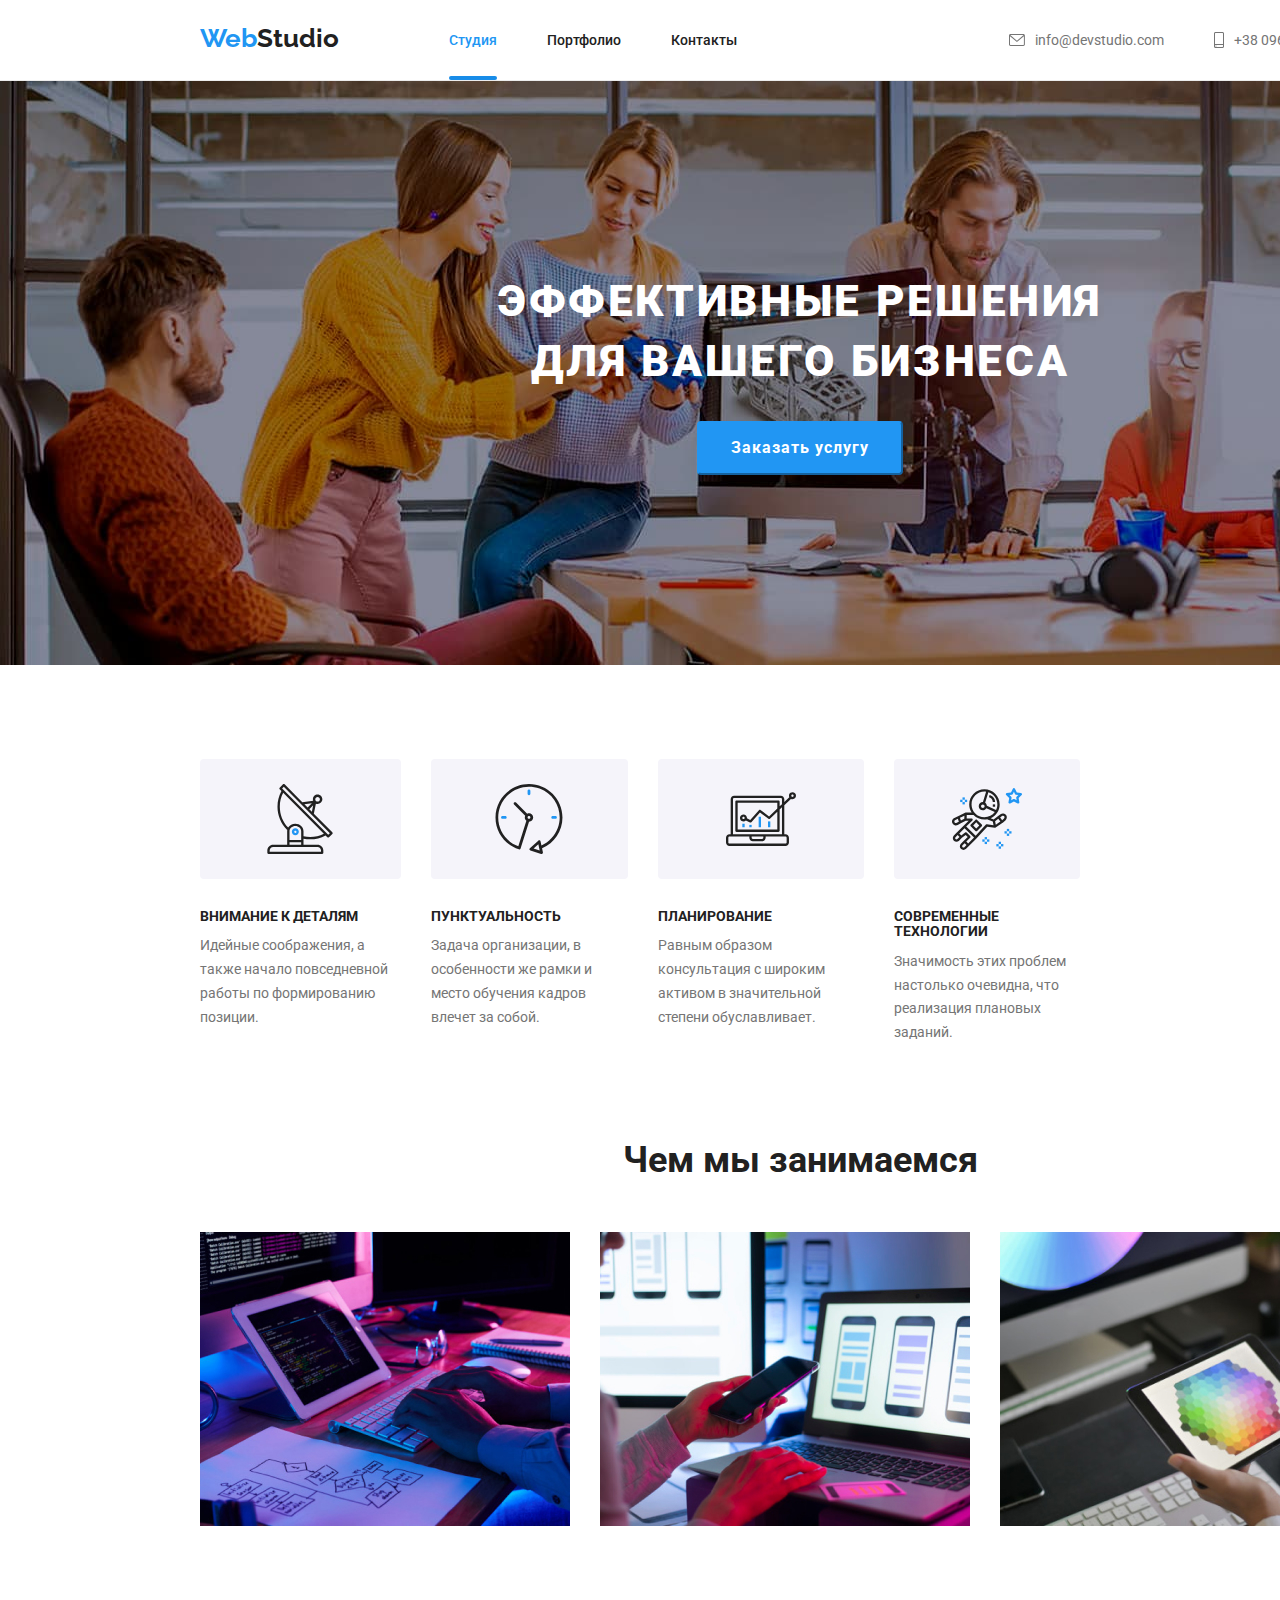
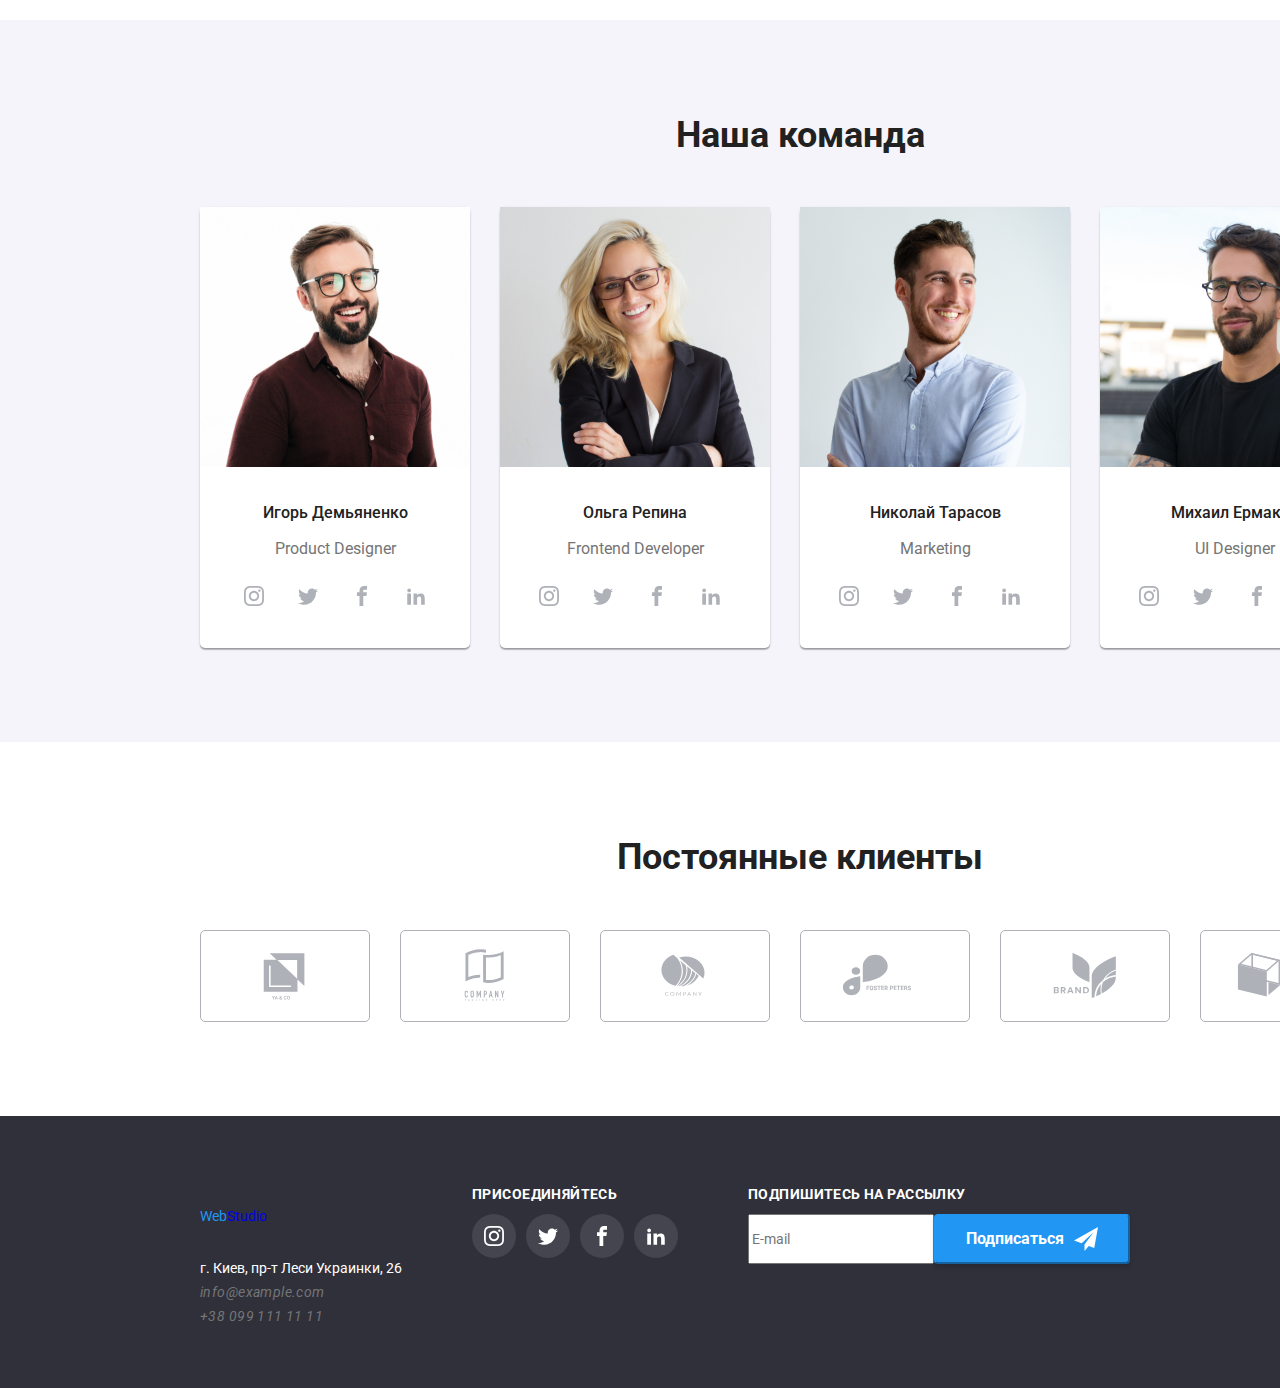
==== commit 07dd6ba7: "Add files via upload" ====
--- a/index.html
+++ b/index.html
@@ -220,11 +220,11 @@
     <footer>
         <div class="conteiner , flex">
        <div>
-        <a href="index.html" class="logo_footer" ><span class="part1">Web</span>Studio</a>
-       <address><ul class="footer_list">
-           <li class="footer_item"><a href="" class="address">г. Киев, пр-т Леси Украинки, 26</a></li>
-           <li class="footer_item"><a href="mailto:info@example.com" class="telmail2">info@example.com</a></li>
-           <li class="footer_item"><a href="tel:+380991111111" class="telmail2">+38 099 111 11 11</a></li>
+        <a href="index.html" class="logo-footer" ><span class="part1">Web</span>Studio</a>
+       <address><ul class="footer-list">
+           <li class="footer-item"><a href="" class="address">г. Киев, пр-т Леси Украинки, 26</a></li>
+           <li class="footer-item"><a href="mailto:info@example.com" class="telmail2">info@example.com</a></li>
+           <li class="footer-item"><a href="tel:+380991111111" class="telmail2">+38 099 111 11 11</a></li>
        </ul></address>
         </div>
        <div class="dopsection">
@@ -247,7 +247,7 @@
        <form class="dopsection">
         <h2 class="join ,display">Подпишитесь на рассылку</h2>
         <div class="flex">
-        <input type="email" name="mail" placeholder="E-mail" class="bottom_input">
+        <input type="email" name="mail" placeholder="E-mail" class="bottom-input">
         <button type="submit" class="button_join_down button">Подписаться<svg class="icon_send">
             <use href="./images/symbol-defs.svg#icon-send" ></use>
         </svg></button>
--- a/css/main.min.css
+++ b/css/main.min.css
@@ -1 +1 @@
-.portfolio_button{background:#f5f4fa;cursor:pointer;font-family:inherit;font-size:16px;line-height:1.6;text-align:center;letter-spacing:.03em;border-radius:4px;border-color:var(--white-color);font-weight:500;padding-top:6px;padding-bottom:6px;padding-left:22px;padding-right:22px;transition-property:background-color;transition-duration:250ms;transition-timing-function:cubic-bezier(0.4, 0, 0.2, 1)}.portfolio_button:hover,.portfolio_button:focus{background-color:var(--brand-color);color:var(--white-color);border-color:var(--brand-color);box-shadow:0px 3px 1px rgba(0,0,0,.1),0px 1px 2px rgba(0,0,0,.08),0px 2px 2px rgba(0,0,0,.12)}.current_button{background-color:var(--brand-color);color:var(--white-color);border-color:var(--brand-color)}.order_services_button{font-size:16px;line-height:1.9;display:flex;margin:0px auto;letter-spacing:.06em;background-color:var(--brand-color);color:var(--white-color);border-color:var(--brand-color);border-radius:4px;font-weight:bold;margin-top:10px;padding:10px 32px 10px 32px;transition-property:background-color;transition-duration:250ms;transition-timing-function:cubic-bezier(0.4, 0, 0.2, 1)}.order_services_button:hover,.order_services_button:focus{background-color:#188ce8}.send_button{padding:10px 55px 10px 55px;background:#2196f3;box-shadow:0px 4px 4px rgba(0,0,0,.15);border-radius:4px;color:var(--white-color);font-weight:700;font-size:16px;line-height:30px;display:flex;align-items:center;text-align:center;margin:0px auto;border-color:var(--brand-color)}.button_join_down{align-items:center;padding:10px 30px 10px 30px;font-weight:700;font-size:16px;line-height:1.8;display:flex;align-items:center;text-align:center;height:50px;fill:var(--white-color);color:var(--white-color);background-color:var(--brand-color);border-color:var(--brand-color);box-shadow:0px 4px 4px rgba(0,0,0,.15);border-radius:4px}.portfolio_buttons_list{display:flex;justify-content:center;margin-bottom:50px}.portfolio_buttons_list li+li{margin-left:8px}.bottom-link{padding:0px;width:44px;height:44px;display:flex;justify-content:center;align-items:center;border-radius:50%;background:rgba(255,255,255,.1019607843);fill:var(--white-color);transition-property:background-color,fill;transition-duration:250ms;transition-timing-function:cubic-bezier(0.4, 0, 0.2, 1)}.bottom-link:hover,.bottom-link:focus{background-color:#2196f3;fill:var(--white-color)}.close{position:absolute;right:8px;top:8px;box-shadow:none;border-radius:50%;height:30px;width:30px;line-height:0px;padding:0px;box-shadow:none;border:1px solid gray;background-color:var(--white-color)}.close:hover{border-radius:50%;box-shadow:none;background-color:var(--white-color);border:1px solid gray;color:var(--brand-color)}a{text-decoration:none;padding:32px 0px;display:block;transition-property:color;transition-duration:250ms;transition-timing-function:cubic-bezier(0.4, 0, 0.2, 1)}a:hover,a:focus{color:var(--brand-color)}.href{color:var(--main-color);font-weight:500}.telmail{color:var(--second-color)}.contact_item{color:var(--second-color);fill:var(--second-color);transition-property:color,fill;transition-duration:250ms;transition-timing-function:cubic-bezier(0.4, 0, 0.2, 1)}.contact_item:focus,.contact_item:hover{fill:var(--brand-color)}.telmail2{color:var(--second-color);font-weight:400;font-size:14px;line-height:24px;letter-spacing:.03em;padding:0px 0px}.address{font-weight:400;font-size:14px;line-height:24px;color:var(--white-color);padding:0px 0px;font-style:normal}.header_logo{font-family:"Raleway";font-weight:700;font-size:26px;line-height:1.2;margin-right:60px;display:block;padding:23px 0px}.logo_footer{color:var(--white-color);font-family:"Raleway";font-weight:700;font-size:26px;line-height:1.2;padding:0px 0px}.clientlink{width:170px;height:92px;display:flex;justify-content:center;align-items:center;padding:0px;border:1px solid var(--grey-color);border-radius:5px;fill:var(--grey-color);transition-property:border,fill;transition-duration:250ms;transition-timing-function:cubic-bezier(0.4, 0, 0.2, 1)}.clientlink:hover,.clientlink:focus{fill:var(--brand-color);border:1px solid var(--brand-color)}.contact_list{display:flex;margin-left:auto}.contact_list .telmail+.telmail{margin-left:50px}.social-link{padding:0px;width:44px;height:44px;display:flex;justify-content:center;align-items:center;border-radius:50%;fill:var(--grey-color);transition-property:background-color,fill;transition-duration:250ms;transition-timing-function:cubic-bezier(0.4, 0, 0.2, 1)}.social-link:hover,.social-link:focus{background-color:#2196f3;fill:var(--white-color)}.current{color:var(--brand-color);font-weight:500;position:relative}.current::after{content:"";display:flex;width:100%;height:4px;border-radius:2px;background-color:#188ce8;position:absolute;left:0;bottom:0}.social_links_list{padding-top:16px;display:flex;justify-content:center}.social-links{margin-left:0px;margin-right:10px}.social-links1{margin-left:0px;margin-right:0px}.contact_item{display:flex;margin-right:50px;justify-content:center;align-items:center;cursor:pointer}.bottom-links{margin-left:0px}.bottomjoin>.bottom-links+.bottom-links{margin-left:10px}.part1{color:var(--brand-color)}.our_strengths_svg{height:70px;width:70px}.social-svg{height:20px;width:20px}.form_svg{position:absolute;top:50%;left:0;transform:translateY(-50%);left:14px;fill:var(--main-color);transition-property:fill;transition-duration:250ms;transition-timing-function:cubic-bezier(0.4, 0, 0.2, 1)}.icon_send{height:24px;width:24px;margin-left:10px}.icon{display:inline-block;border:2px solid var(--second-color);width:16px;height:16px;background-image:url("data:image/svg+xml;charset=utf8,%3Csvg width='16' height='15' viewBox='0 0 16 15' fill='none' xmlns='http://www.w3.org/2000/svg'%3E%3Cpath d='M3.95703 7.75166L3.88825 7.68604L3.81923 7.75141L2.93123 8.59258L2.85486 8.66492L2.93097 8.73753L6.42671 12.0724L6.49574 12.1382L6.56476 12.0724L14.069 4.91352L14.1449 4.84116L14.069 4.76881L13.1873 3.92764L13.1183 3.86183L13.0493 3.92761L6.49577 10.1735L3.95703 7.75166Z' fill='white' stroke='white' stroke-width='0.2'/%3E%3C/svg%3E");border-radius:4px;background-origin:border-box;background-size:contain;margin-right:7px}.svg-smartphone{height:16px;width:10px;margin-right:10px}.svg-mail{height:12px;width:16px;margin-right:10px}.form_tel{width:13px;height:13px}.form_mail{width:15px;height:12px}.form_name{width:12px;height:12px}.backdrop.is-hidden{visibility:hidden;opacity:0;pointer-events:none}.backdrop{width:100%;height:100%;top:0;right:0;background-color:rgba(0,0,0,.5);opacity:1;visibility:visible;position:fixed;transition:opacity 250ms}.strong_modal{font-family:"Roboto";font-style:normal;font-weight:700;font-size:20px;line-height:1.2;text-align:center}.modal_div{margin:0}.modal{position:absolute;background-color:#fff;top:50%;left:50%;transform:translate(-50%, -50%);min-height:580px;min-width:520px;padding:40px;border-radius:4px;box-shadow:0px 1px 3px rgba(0,0,0,.12),0px 1px 1px rgba(0,0,0,.14),0px 2px 1px rgba(0,0,0,.2)}.work_imges_list{display:flex;padding-left:0px;margin-top:0px}.work_imges_list li+li{margin-left:30px}img{display:block;max-width:100%;height:auto}.image{position:relative}.relative{position:relative}.display{display:flex}.p{display:none}nav{display:flex}.header_list{display:flex}.our_clients_list{display:flex}.flex{display:flex}.bottomjoin{display:flex}.conteiner{width:1200px;margin-right:200px;margin-left:200px}ul{list-style:none;margin:0px 0px 0px 0px;padding:0px 0px 0px 0px}.our_strengths{display:flex;padding-top:94px}.dopsection{padding-left:70px}.section{padding-top:94px;padding-bottom:94px;padding-left:0px}.our_strengths>.conteiner>.our_strengths_list>li+li{margin-left:30px}.our_strengths>div .our_strengths_list{display:flex}.ulteam{display:flex;width:1170px;padding-left:0px}.footer_list{padding:0px;margin-top:20px}.header_link{margin-left:50px}.footer_list .footer_item+.footer_item{margin-top:10px}header{border-bottom:1px solid #ececec;margin:0 0 0 0;padding:0 0 0 0}.order_conteiner{background-image:url(../images/17.jpg);padding:190px 0px}footer{background:#2f303a;padding-bottom:60px;padding-top:60px;padding-right:0px}.teamtopick{text-align:center;padding-bottom:50px;padding-top:0px;margin-top:0px;margin-bottom:0px}.portfolio>div{padding-top:20px;padding-bottom:20px;padding-left:24px;padding-right:24px}textarea{resize:none}.form_field>.form_lable{display:flex}.form_input{width:100%;border-radius:4px;padding-left:40px;height:40px;border:rgba(33,33,33,.2) solid 1px;background-color:var(--white-color);transition-property:border;transition-duration:250ms;transition-timing-function:cubic-bezier(0.4, 0, 0.2, 1)}.form_input:focus{border:var(--brand-color) solid 1px;outline:rgba(0,0,0,0)}.form_input:focus+.form_svg{fill:var(--brand-color)}.form_textarea{width:100%;height:120px;border:rgba(33,33,33,.2) solid 1px;background-color:var(--white-color);padding:12px 16px 12px 16px;border-radius:4px;font-weight:400;transition-property:border;transition-duration:250ms;transition-timing-function:cubic-bezier(0.4, 0, 0.2, 1)}.form_textarea:-moz-placeholder-shown{font-size:12px;line-height:1.2;letter-spacing:.01em;color:rgba(117,117,117,.5)}.form_textarea:-ms-input-placeholder{font-size:12px;line-height:1.2;letter-spacing:.01em;color:rgba(117,117,117,.5)}.form_textarea:placeholder-shown{font-size:12px;line-height:1.2;letter-spacing:.01em;color:rgba(117,117,117,.5)}.form_textarea:focus{border:var(--brand-color) solid 1px;outline:rgba(0,0,0,0);color:var(--main-color)}.privacy-policy{display:inline;text-decoration:underline;color:var(--brand-color);padding:0px;padding-left:3px}.form_lable{font-weight:400;font-size:12px;line-height:1.2;color:var(--second-color);padding-top:10px;padding-bottom:4px}.checkbox{position:absolute;appearance:none;-webkit-appearance:none;-moz-appearance:none}.bottom_input{height:50px;min-width:350px;padding:15px;background-color:#2f303a;border-radius:4px;outline:rgba(0,0,0,0);border:1px solid rgba(255,255,255,.3);filter:drop-shadow(0px 4px 4px rgba(0, 0, 0, 0.15));border-radius:4px;color:rgba(255,255,255,.6);margin-right:12px}.checkbox:checked+.icon{background-color:var(--brand-color);border:2px solid var(--brand-color)}.label_check{display:flex;align-items:center;padding:20px 10px 30px 10px;font-style:normal;font-weight:400;font-size:14px;line-height:1.6;color:var(--second-color)}.over{position:absolute;width:100%;height:100%;background-color:rgba(33,150,243,.8980392157);font-family:"Roboto";font-style:normal;font-weight:400;font-size:18px;line-height:1.5;top:0;opacity:0;margin:0;align-items:center;display:flex;overflow:hidden;transform:translateY(100%);transition:transform 250ms cubic-bezier(0.4, 0, 0.2, 1)}.over>p{padding-left:24px;padding-right:24px;color:var(--white-color);margin:0}.portfolio>.zero{padding:0px}.zero{position:relative;overflow:hidden}.portfolio:hover>.zero>.over{opacity:1;transform:translateY(0%)}.ulteam .card+.card{margin-left:30px}.work{text-align:center;margin:0;margin-bottom:50px}.portfolio-list{display:flex;flex-wrap:wrap;padding-left:0px;margin-left:-30px;margin-bottom:-30px}.portfolio-list>li{border-bottom:20px;margin-left:30px;margin-bottom:30px;border:1px solid #eee}.team{background-color:var(--white-color);border-radius:5px;box-shadow:0px 1px 3px rgba(0,0,0,.12),0px 1px 1px rgba(0,0,0,.14),0px 2px 1px rgba(0,0,0,.2)}.background{background-color:#f5f4fa}.our_team{padding-top:30px;padding-bottom:30px;text-align:center}.our_strengths_block{height:120px;display:flex;justify-content:center;align-items:center;background-color:#f5f4fa;border-radius:4px;margin-bottom:30px}.clients{text-align:center;padding-bottom:50px;padding-top:0px;margin-top:0px;margin-bottom:0px}.client{height:60px;width:106px}.our_clients_list>.client_link_card+.client_link_card{margin-left:30px}.portfolio>div>.text{color:var(--second-color);font-size:16px;line-height:2;font-weight:400;margin-top:0px;margin-bottom:0px}.portfolio:hover{box-shadow:0px 1px 1px rgba(0,0,0,.12),0px 4px 4px rgba(0,0,0,.06),1px 4px 6px rgba(0,0,0,.16)}.portfolio{transition-property:box-shadow;transition-duration:250ms;transition-timing-function:cubic-bezier(0.4, 0, 0.2, 1)}.portfolio>div>h2{font-size:18px;line-height:2;margin-top:0px;margin-bottom:4px}h1{font-weight:900;font-size:44px;line-height:60px;text-align:center;letter-spacing:.06em;text-transform:uppercase;color:var(--white-color);margin-top:0px}.our_strengths_item>h3{font-size:14px;line-height:1.1}.our_strengths_item>p{color:var(--second-color);font-size:14px;line-height:1.7;margin-top:0px;margin-bottom:0px}h2{font-size:36px;line-height:1.2}.team>div>h3{font-weight:500;font-size:16px;line-height:2;margin-top:0px;margin-bottom:10px}.team>div>p{color:var(--second-color);font-size:16px;line-height:1.2;font-weight:400;margin-top:0px;margin-bottom:0px}.our_strengths_topick{text-transform:uppercase;margin:0px 0px 10px 0px}.join{font-family:"Roboto";font-style:normal;font-weight:700;font-size:14px;line-height:1.1;letter-spacing:.03em;text-transform:uppercase;color:#fff}body{font-family:"Roboto","Raleway",sans-serif;position:relative;color:var(--main-color);font-size:14px}/*# sourceMappingURL=main.min.css.map */+.portfolio_button{background:#f5f4fa;cursor:pointer;font-family:inherit;font-size:16px;line-height:1.6;text-align:center;letter-spacing:.03em;border-radius:4px;border-color:var(--white-color);font-weight:500;padding-top:6px;padding-bottom:6px;padding-left:22px;padding-right:22px;transition-property:background-color;transition-duration:250ms;transition-timing-function:cubic-bezier(0.4, 0, 0.2, 1)}.portfolio_button:hover,.portfolio_button:focus{background-color:var(--brand-color);color:var(--white-color);border-color:var(--brand-color);box-shadow:0px 3px 1px rgba(0,0,0,.1),0px 1px 2px rgba(0,0,0,.08),0px 2px 2px rgba(0,0,0,.12)}.current_button{background-color:var(--brand-color);color:var(--white-color);border-color:var(--brand-color)}.orderservices{font-size:16px;line-height:1.9;display:flex;margin:0px auto;letter-spacing:.06em;background-color:var(--brand-color);color:var(--white-color);border-color:var(--brand-color);border-radius:4px;font-weight:bold;margin-top:10px;padding:10px 32px 10px 32px;transition-property:background-color;transition-duration:250ms;transition-timing-function:cubic-bezier(0.4, 0, 0.2, 1)}.orderservices:hover,.orderservices:focus{background-color:#188ce8}.send_button{padding:10px 55px 10px 55px;background:#2196f3;box-shadow:0px 4px 4px rgba(0,0,0,.15);border-radius:4px;color:var(--white-color);font-weight:700;font-size:16px;line-height:30px;display:flex;align-items:center;text-align:center;margin:0px auto;border-color:var(--brand-color)}.button_join_down{align-items:center;padding:10px 30px 10px 30px;font-weight:700;font-size:16px;line-height:1.8;display:flex;align-items:center;text-align:center;height:50px;fill:var(--white-color);color:var(--white-color);background-color:var(--brand-color);border-color:var(--brand-color);box-shadow:0px 4px 4px rgba(0,0,0,.15);border-radius:4px}.portfolio_buttons_list{display:flex;justify-content:center;margin-bottom:50px}.portfolio_buttons_list li+li{margin-left:8px}.bottom-link{padding:0px;width:44px;height:44px;display:flex;justify-content:center;align-items:center;border-radius:50%;background:rgba(255,255,255,.1019607843);fill:var(--white-color);transition-property:background-color,fill;transition-duration:250ms;transition-timing-function:cubic-bezier(0.4, 0, 0.2, 1)}.bottom-link:hover,.bottom-link:focus{background-color:#2196f3;fill:var(--white-color)}.close{position:absolute;right:8px;top:8px;box-shadow:none;border-radius:50%;height:30px;width:30px;line-height:0px;padding:0px;box-shadow:none;border:1px solid gray;background-color:var(--white-color)}.close:hover{border-radius:50%;box-shadow:none;background-color:var(--white-color);border:1px solid gray;color:var(--brand-color)}a{text-decoration:none;padding:32px 0px;display:block;transition-property:color;transition-duration:250ms;transition-timing-function:cubic-bezier(0.4, 0, 0.2, 1)}a:hover,a:focus{color:var(--brand-color)}.href{color:var(--main-color);font-weight:500}.telmail{color:var(--second-color)}.contact{color:var(--second-color);fill:var(--second-color);transition-property:color,fill;transition-duration:250ms;transition-timing-function:cubic-bezier(0.4, 0, 0.2, 1)}.contact:focus,.contact:hover{fill:var(--brand-color)}.telmail2{color:var(--second-color);font-weight:400;font-size:14px;line-height:24px;letter-spacing:.03em;padding:0px 0px}.address{font-weight:400;font-size:14px;line-height:24px;color:var(--white-color);padding:0px 0px;font-style:normal}.logo{font-family:"Raleway";font-weight:700;font-size:26px;line-height:1.2;margin-right:60px;display:block;padding:23px 0px}.logo_footer{color:var(--white-color);font-family:"Raleway";font-weight:700;font-size:26px;line-height:1.2;padding:0px 0px}.clientlink{width:170px;height:92px;display:flex;justify-content:center;align-items:center;padding:0px;border:1px solid var(--grey-color);border-radius:5px;fill:var(--grey-color);transition-property:border,fill;transition-duration:250ms;transition-timing-function:cubic-bezier(0.4, 0, 0.2, 1)}.clientlink:hover,.clientlink:focus{fill:var(--brand-color);border:1px solid var(--brand-color)}.contacts{display:flex;margin-left:auto}.contacts .telmail+.telmail{margin-left:50px}.social-link{padding:0px;width:44px;height:44px;display:flex;justify-content:center;align-items:center;border-radius:50%;fill:var(--grey-color);transition-property:background-color,fill;transition-duration:250ms;transition-timing-function:cubic-bezier(0.4, 0, 0.2, 1)}.social-link:hover,.social-link:focus{background-color:#2196f3;fill:var(--white-color)}.current{color:var(--brand-color);font-weight:500;position:relative}.current::after{content:"";display:flex;width:100%;height:4px;border-radius:2px;background-color:#188ce8;position:absolute;left:0;bottom:0}.sociallinkslist{padding-top:16px;display:flex;justify-content:center}.social-links{margin-left:0px;margin-right:10px}.social-links1{margin-left:0px;margin-right:0px}.contact{display:flex;margin-right:50px;justify-content:center;align-items:center;cursor:pointer}.bottom-links{margin-left:0px}.bottomjoin>.bottom-links+.bottom-links{margin-left:10px}.part1{color:var(--brand-color)}.ourstrengthssvg{height:70px;width:70px}.social-svg{height:20px;width:20px}.form_svg{position:absolute;top:50%;left:0;transform:translateY(-50%);left:14px;fill:var(--main-color);transition-property:fill;transition-duration:250ms;transition-timing-function:cubic-bezier(0.4, 0, 0.2, 1)}.icon_send{height:24px;width:24px;margin-left:10px}.icon{display:inline-block;border:2px solid var(--second-color);width:16px;height:16px;background-image:url("data:image/svg+xml;charset=utf8,%3Csvg width='16' height='15' viewBox='0 0 16 15' fill='none' xmlns='http://www.w3.org/2000/svg'%3E%3Cpath d='M3.95703 7.75166L3.88825 7.68604L3.81923 7.75141L2.93123 8.59258L2.85486 8.66492L2.93097 8.73753L6.42671 12.0724L6.49574 12.1382L6.56476 12.0724L14.069 4.91352L14.1449 4.84116L14.069 4.76881L13.1873 3.92764L13.1183 3.86183L13.0493 3.92761L6.49577 10.1735L3.95703 7.75166Z' fill='white' stroke='white' stroke-width='0.2'/%3E%3C/svg%3E");border-radius:4px;background-origin:border-box;background-size:contain;margin-right:7px}.svg-smartphone{height:16px;width:10px;margin-right:10px}.svg-mail{height:12px;width:16px;margin-right:10px}.form_tel{width:13px;height:13px}.form_mail{width:15px;height:12px}.form_name{width:12px;height:12px}.backdrop.is-hidden{visibility:hidden;opacity:0;pointer-events:none}.backdrop{width:100%;height:100%;top:0;right:0;background-color:rgba(0,0,0,.5);opacity:1;visibility:visible;position:fixed;transition:opacity 250ms}.strong_modal{font-family:"Roboto";font-style:normal;font-weight:700;font-size:20px;line-height:1.2;text-align:center}.modal_div{margin:0}.modal{position:absolute;background-color:#fff;top:50%;left:50%;transform:translate(-50%, -50%);min-height:580px;min-width:520px;padding:40px;border-radius:4px;box-shadow:0px 1px 3px rgba(0,0,0,.12),0px 1px 1px rgba(0,0,0,.14),0px 2px 1px rgba(0,0,0,.2)}.workimgeslist{display:flex;padding-left:0px;margin-top:0px}.workimgeslist li+li{margin-left:30px}img{display:block;max-width:100%;height:auto}.image{position:relative}.relative{position:relative}.display{display:flex}.p{display:none}nav{display:flex}.navigation{display:flex}.ourclientslist{display:flex}.flex{display:flex}.bottomjoin{display:flex}.conteiner{width:1200px;margin-right:200px;margin-left:200px}ul{list-style:none;margin:0px 0px 0px 0px;padding:0px 0px 0px 0px}.ourstrengths{display:flex;padding-top:94px}.dopsection{padding-left:70px}.section{padding-top:94px;padding-bottom:94px;padding-left:0px}.ourstrengths>.conteiner>.strengthslist>li+li{margin-left:30px}.ourstrengths>div .strengthslist{display:flex}.ulteam{display:flex;width:1170px;padding-left:0px}.footer_list{padding:0px;margin-top:20px}.navlink{margin-left:50px}.footer_list .footer_item+.footer_item{margin-top:10px}header{border-bottom:1px solid #ececec;margin:0 0 0 0;padding:0 0 0 0}.orderconteiner{background-image:url(../images/17.jpg);padding:190px 0px}footer{background:#2f303a;padding-bottom:60px;padding-top:60px;padding-right:0px}.teamtopick{text-align:center;padding-bottom:50px;padding-top:0px;margin-top:0px;margin-bottom:0px}.portfolio>div{padding-top:20px;padding-bottom:20px;padding-left:24px;padding-right:24px}textarea{resize:none}.form_field>.form_lable{display:flex}.form_input{width:100%;border-radius:4px;padding-left:40px;height:40px;border:rgba(33,33,33,.2) solid 1px;background-color:var(--white-color);transition-property:border;transition-duration:250ms;transition-timing-function:cubic-bezier(0.4, 0, 0.2, 1)}.form_input:focus{border:var(--brand-color) solid 1px;outline:rgba(0,0,0,0)}.form_input:focus+.form_svg{fill:var(--brand-color)}.form_textarea{width:100%;height:120px;border:rgba(33,33,33,.2) solid 1px;background-color:var(--white-color);padding:12px 16px 12px 16px;border-radius:4px;font-weight:400;transition-property:border;transition-duration:250ms;transition-timing-function:cubic-bezier(0.4, 0, 0.2, 1)}.form_textarea:-moz-placeholder-shown{font-size:12px;line-height:1.2;letter-spacing:.01em;color:rgba(117,117,117,.5)}.form_textarea:-ms-input-placeholder{font-size:12px;line-height:1.2;letter-spacing:.01em;color:rgba(117,117,117,.5)}.form_textarea:placeholder-shown{font-size:12px;line-height:1.2;letter-spacing:.01em;color:rgba(117,117,117,.5)}.form_textarea:focus{border:var(--brand-color) solid 1px;outline:rgba(0,0,0,0);color:var(--main-color)}.privacy-policy{display:inline;text-decoration:underline;color:var(--brand-color);padding:0px;padding-left:3px}.form_lable{font-weight:400;font-size:12px;line-height:1.2;color:var(--second-color);padding-top:10px;padding-bottom:4px}.checkbox{position:absolute;appearance:none;-webkit-appearance:none;-moz-appearance:none}.bottom_input{height:50px;min-width:350px;padding:15px;background-color:#2f303a;border-radius:4px;outline:rgba(0,0,0,0);border:1px solid rgba(255,255,255,.3);filter:drop-shadow(0px 4px 4px rgba(0, 0, 0, 0.15));border-radius:4px;color:rgba(255,255,255,.6);margin-right:12px}.checkbox:checked+.icon{background-color:var(--brand-color);border:2px solid var(--brand-color)}.label_check{display:flex;align-items:center;padding:20px 10px 30px 10px;font-style:normal;font-weight:400;font-size:14px;line-height:1.6;color:var(--second-color)}.over{position:absolute;width:100%;height:100%;background-color:rgba(33,150,243,.8980392157);font-family:"Roboto";font-style:normal;font-weight:400;font-size:18px;line-height:1.5;top:0;opacity:0;margin:0;align-items:center;display:flex;overflow:hidden;transform:translateY(100%);transition:transform 250ms cubic-bezier(0.4, 0, 0.2, 1)}.over>p{padding-left:24px;padding-right:24px;color:var(--white-color);margin:0}.portfolio>.zero{padding:0px}.zero{position:relative;overflow:hidden}.portfolio:hover>.zero>.over{opacity:1;transform:translateY(0%)}.ulteam .card+.card{margin-left:30px}.work{text-align:center;margin:0;margin-bottom:50px}.portfolio-list{display:flex;flex-wrap:wrap;padding-left:0px;margin-left:-30px;margin-bottom:-30px}.portfolio-list>li{border-bottom:20px;margin-left:30px;margin-bottom:30px;border:1px solid #eee}.team{background-color:var(--white-color);border-radius:5px;box-shadow:0px 1px 3px rgba(0,0,0,.12),0px 1px 1px rgba(0,0,0,.14),0px 2px 1px rgba(0,0,0,.2)}.background{background-color:#f5f4fa}.ourteam{padding-top:30px;padding-bottom:30px;text-align:center}.ourstrengthsblock{height:120px;display:flex;justify-content:center;align-items:center;background-color:#f5f4fa;border-radius:4px;margin-bottom:30px}.clients{text-align:center;padding-bottom:50px;padding-top:0px;margin-top:0px;margin-bottom:0px}.client{height:60px;width:106px}.ourclientslist>.clientlinkcard+.clientlinkcard{margin-left:30px}.portfolio>div>.text{color:var(--second-color);font-size:16px;line-height:2;font-weight:400;margin-top:0px;margin-bottom:0px}.portfolio:hover{box-shadow:0px 1px 1px rgba(0,0,0,.12),0px 4px 4px rgba(0,0,0,.06),1px 4px 6px rgba(0,0,0,.16)}.portfolio{transition-property:box-shadow;transition-duration:250ms;transition-timing-function:cubic-bezier(0.4, 0, 0.2, 1)}.portfolio>div>h2{font-size:18px;line-height:2;margin-top:0px;margin-bottom:4px}h1{font-weight:900;font-size:44px;line-height:60px;text-align:center;letter-spacing:.06em;text-transform:uppercase;color:var(--white-color);margin-top:0px}.ourstrengthsarticle>h3{font-size:14px;line-height:1.1}.ourstrengthsarticle>p{color:var(--second-color);font-size:14px;line-height:1.7;margin-top:0px;margin-bottom:0px}h2{font-size:36px;line-height:1.2}.team>div>h3{font-weight:500;font-size:16px;line-height:2;margin-top:0px;margin-bottom:10px}.team>div>p{color:var(--second-color);font-size:16px;line-height:1.2;font-weight:400;margin-top:0px;margin-bottom:0px}.ourstrengthstopick{text-transform:uppercase;margin:0px 0px 10px 0px}.join{font-family:"Roboto";font-style:normal;font-weight:700;font-size:14px;line-height:1.1;letter-spacing:.03em;text-transform:uppercase;color:#fff}body{font-family:"Roboto","Raleway",sans-serif;position:relative;color:var(--main-color);font-size:14px}/*# sourceMappingURL=main.min.css.map */